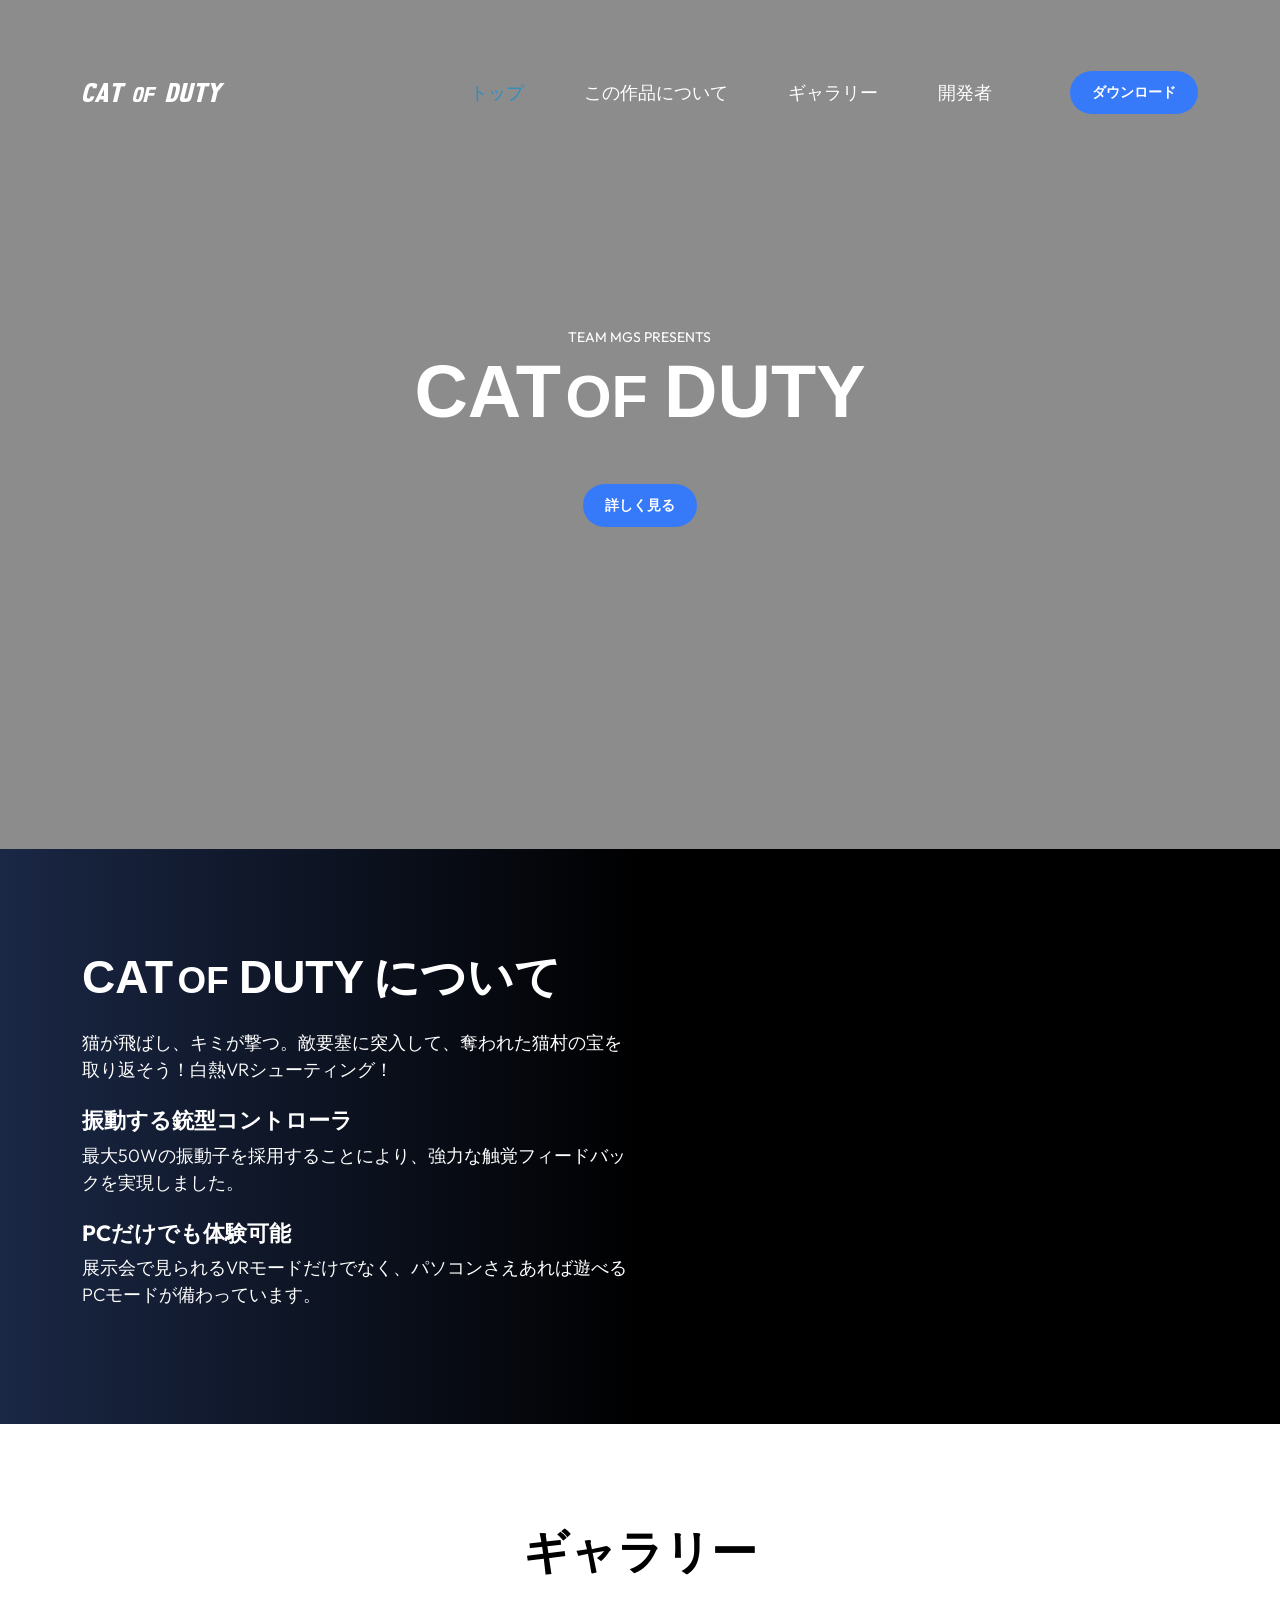
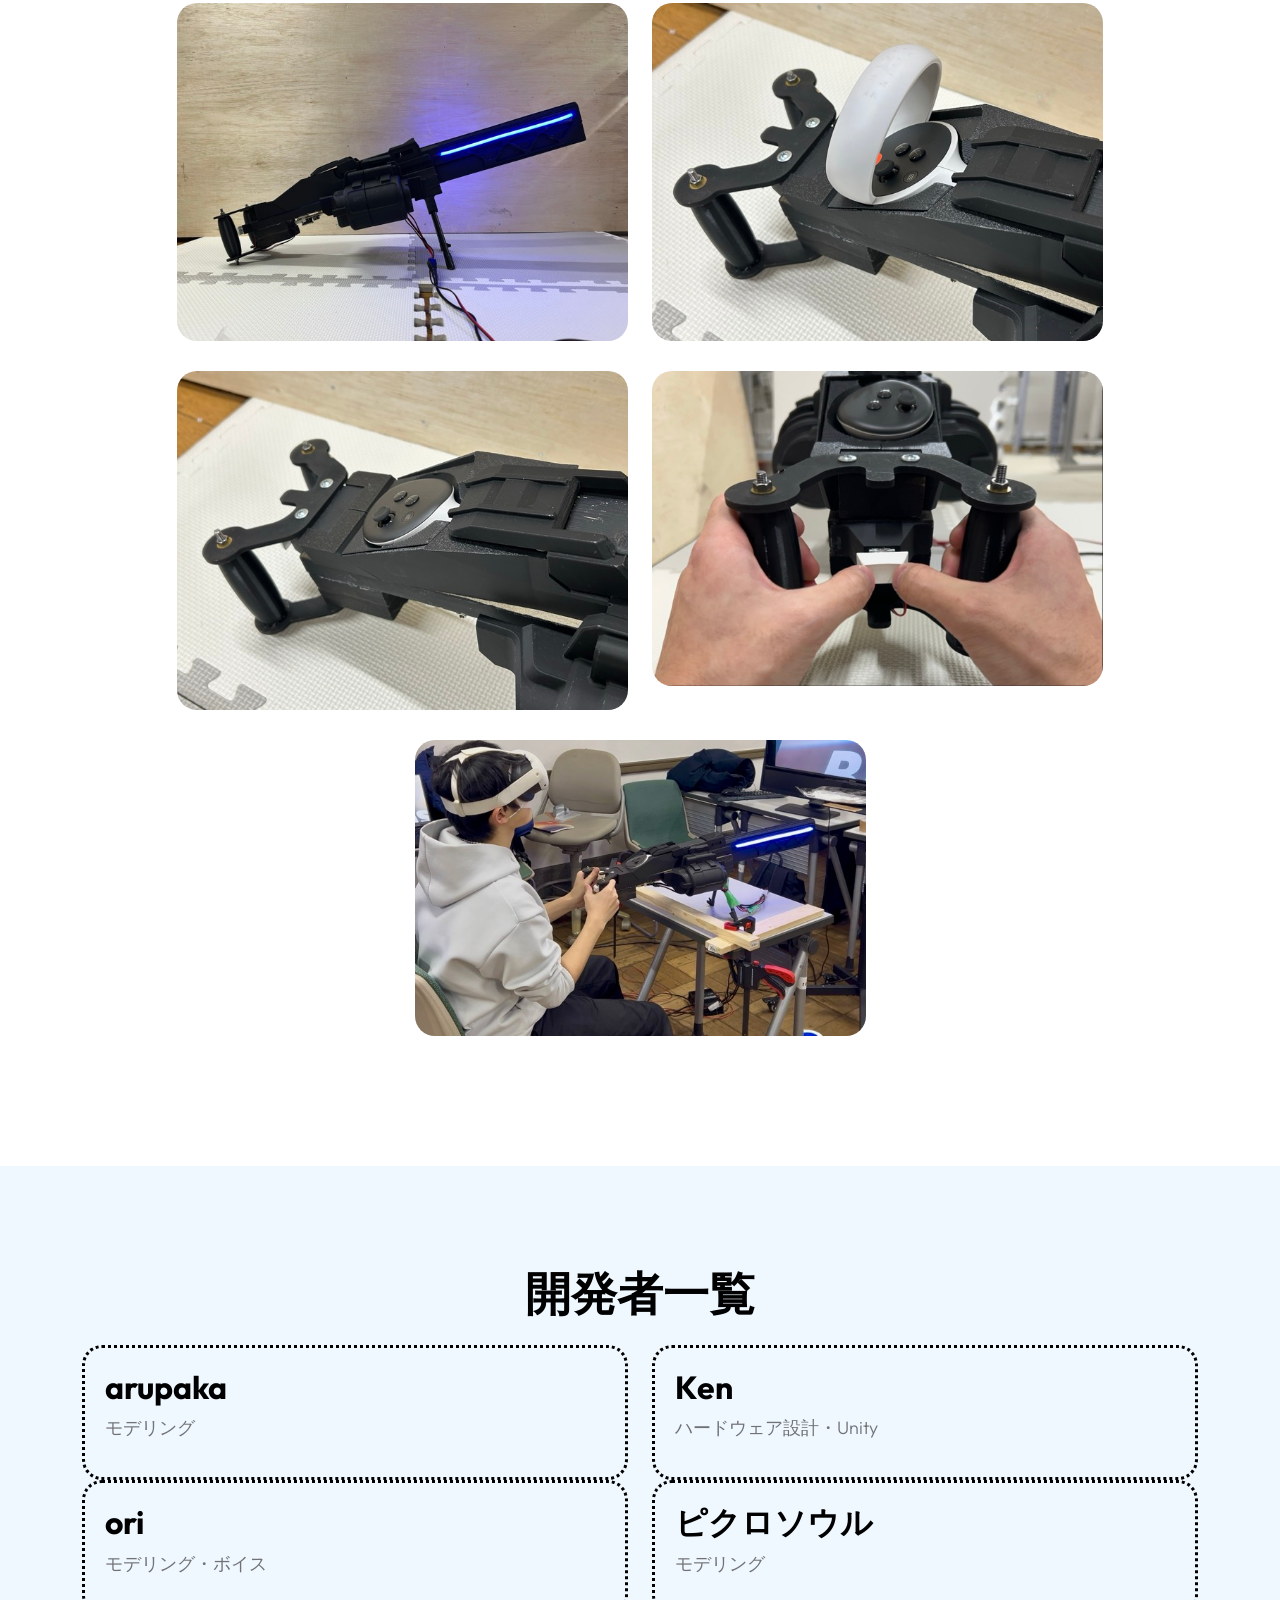
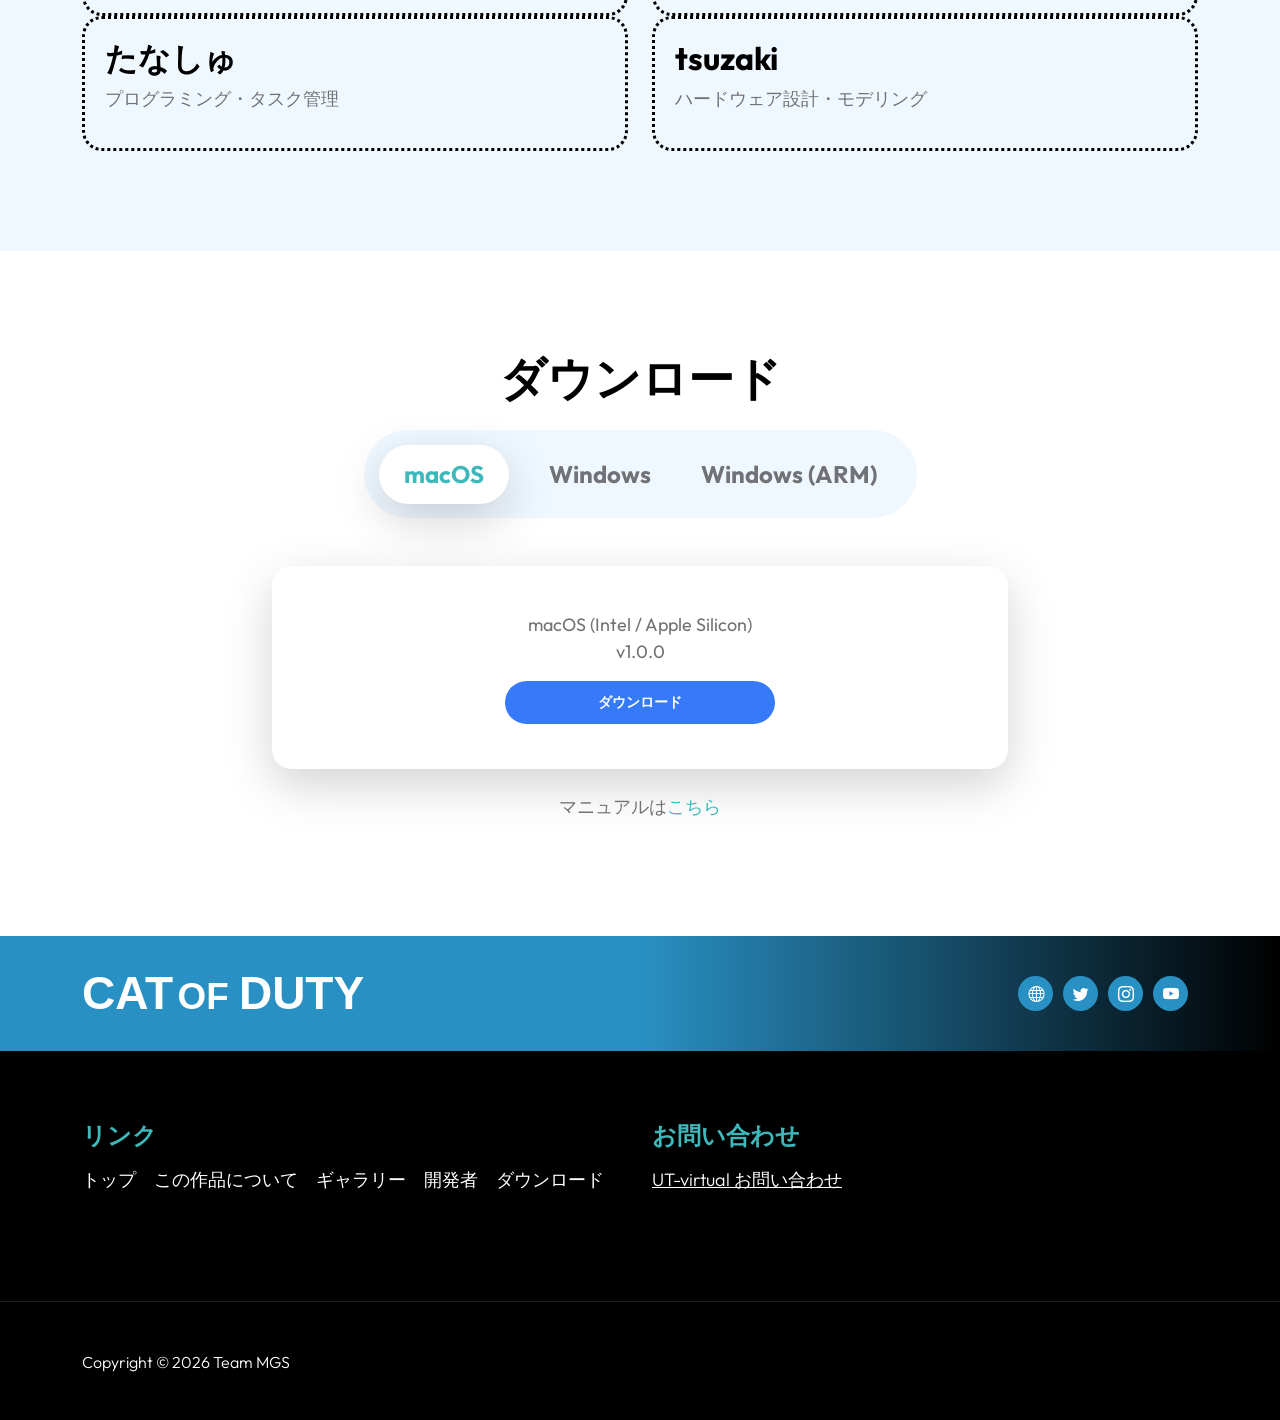
==== index.html @ 55501c3e "Add files" ====
<!doctype html>
<html lang="en" prefix="og: https://ogp.me/ns#">
    <head>
        <meta charset="utf-8">
        <meta name="viewport" content="width=device-width, initial-scale=1">
        <title>Cat of Duty</title>
        <meta name="description" content="Cat of Duty - Fight alien bosses in this VR sci-fi shooter. Developed by Team MGS from UT-virtual.">
        <meta name="author" content="Team MGS">

        <meta property="og:title" content="Cat of Duty">
        <meta property="og:description" content="Cat of Duty - Fight alien bosses in this VR sci-fi shooter. Developed by Team MGS from UT-virtual." />
        <meta property="og:url" content="https://dyecon.github.io/catofduty">
        <meta property="og:image" content="https://dyecon.github.io/catofduty/images/ogimage.jpg" />
        <meta name="twitter:card" content="summary"/>
        <meta property="og:type" content="website">
        <link rel="icon" type="image/x-icon" href="https://dyecon.github.io/catofduty/images/favicon.ico">


        <!-- CSS FILES -->        
        <link rel="preconnect" href="https://fonts.googleapis.com">
        
        <link rel="preconnect" href="https://fonts.gstatic.com" crossorigin>
        
        <link href="https://fonts.googleapis.com/css2?family=Outfit:wght@100;200;400;700&display=swap" rel="stylesheet">
                
        <link href="css/bootstrap.min.css" rel="stylesheet">

        <link href="css/bootstrap-icons.css" rel="stylesheet">

        <link href="css/templatemo-festava-live.css" rel="stylesheet">
        
<!--

TemplateMo 583 Festava Live

https://templatemo.com/tm-583-festava-live

-->
    </head>
    
    <body>
        <main>
            <!--
            <header class="site-header">
                <div class="container">
                    <div class="row">
                        <div class="col-lg-12 col-12 d-flex flex-wrap">
                            <p class="d-flex me-4 mb-0">
                                <i class="bi-person custom-icon me-2"></i>
                                <strong class="text-dark">Welcome to Music Festival 2023</strong>
                            </p>
                        </div>                        
                    </div>
                </div>
            </header>
            -->

            <nav class="navbar navbar-expand-lg">
                <div class="container">
                    <a class="navbar-brand" style="font-family:'NK57 Monospace','Impact', sans-serif" href="index.html">
                        CAT<span style="font-size: medium;"> </span><span style="font-size: 0.8em;"> OF </span><span style="font-size: medium;"> </span>DUTY
                    </a>

                    <!-- Download button for mobile -->
                    <a href="#section_5" class="btn custom-btn d-lg-none ms-auto me-4">ダウンロード</a>
    
                    <button class="navbar-toggler" type="button" data-bs-toggle="collapse" data-bs-target="#navbarNav" aria-controls="navbarNav" aria-expanded="false" aria-label="Toggle navigation">
                        <span class="navbar-toggler-icon"></span>
                    </button>
    
                    <div class="collapse navbar-collapse" id="navbarNav">
                        <ul class="navbar-nav align-items-lg-center ms-auto me-lg-5">
                            <li class="nav-item">
                                <a class="nav-link click-scroll" href="#section_1">トップ</a>
                            </li>
    
                            <li class="nav-item">
                                <a class="nav-link click-scroll" href="#section_2">この作品について</a>
                            </li>
    
                            <li class="nav-item">
                                <a class="nav-link click-scroll" href="#section_3">ギャラリー</a>
                            </li>

                            <li class="nav-item">
                                <a class="nav-link click-scroll" href="#section_4">開発者</a>
                            </li>
                        </ul>

                        <a href="#section_5" class="btn custom-btn d-lg-block d-none">ダウンロード</a>
                    </div>
                </div>
            </nav>
            

            <section class="hero-section" id="section_1">
                <div class="section-overlay"></div>

                <div class="container d-flex justify-content-center align-items-center">
                    <div class="row">

                        <div class="col-12 mt-auto mb-5 text-center">
                            <small>Team MGS Presents</small>

                            <h1 class="text-white mb-5" style="font-family: 'Impact', sans-serif;">CAT<span style="font-size: medium;"> </span><span style="font-size: 0.8em;"> OF </span><span style="font-size:large;"> </span>DUTY</h1>

                            <a class="btn custom-btn smoothscroll" href="#section_2">詳しく見る</a>
                        </div>
                        <div class="col-lg-12 col-12 mt-auto d-flex flex-column flex-lg-row text-center">
                            <!--
                            <div class="date-wrap">
                                <h5 class="text-white">
                                    <i class="custom-icon bi-clock me-2"></i>
                                    10 - 12<sup>th</sup>, Dec 2023
                                </h5>
                            </div>

                            <div class="location-wrap mx-auto py-3 py-lg-0">
                                <h5 class="text-white">
                                    <i class="custom-icon bi-geo-alt me-2"></i>
                                    National Center, United States
                                </h5>
                            </div>
                            
                            <div class="social-share">
                                <ul class="social-icon d-flex align-items-center justify-content-center">
                                    <span class="text-white me-3">Share:</span>

                                    <li class="social-icon-item">
                                        <a href="#" class="social-icon-link">
                                            <span class="bi-facebook"></span>
                                        </a>
                                    </li>

                                    <li class="social-icon-item">
                                        <a href="#" class="social-icon-link">
                                            <span class="bi-twitter"></span>
                                        </a>
                                    </li>

                                    <li class="social-icon-item">
                                        <a href="#" class="social-icon-link">
                                            <span class="bi-instagram"></span>
                                        </a>
                                    </li>
                                </ul>
                            </div>
                            -->
                        </div>
                    </div>
                </div>

                <div class="video-wrap">
                    <video autoplay loop muted class="custom-video" poster="">
                        <source src="video/short small.mp4" type="video/mp4">

                        Your browser does not support the video tag.
                    </video>
                </div>
            </section>


            <section class="about-section section-padding" id="section_2">
                <div class="container">
                    <div class="row">

                        <div class="col-lg-6 col-12 mb-4 mb-lg-0 d-flex align-items-center">
                            <div class="services-info">
                                <h2 class="text-white mb-4"><span style="font-family: 'Impact', sans-serif">CAT<span style="font-size: medium;"> </span><span style="font-size: 0.8em;"> OF </span><span style="font-size: medium;"> </span>DUTY</span> について</h2>
                                <p class="text-white">猫が飛ばし、キミが撃つ。敵要塞に突入して、奪われた猫村の宝を取り返そう！白熱VRシューティング！

                                <h6 class="text-white mt-4">振動する銃型コントローラ</h6>
                                <p class="text-white">最大50Wの振動子を採用することにより、強力な触覚フィードバックを実現しました。</p>

                                <h6 class="text-white mt-4">PCだけでも体験可能</h6>
                                <p class="text-white">展示会で見られるVRモードだけでなく、パソコンさえあれば遊べるPCモードが備わっています。</p>
                            </div>
                        </div>

                        <div class="col-lg-6 col-12">
                            <!--
                            <iframe width="560" height="315" src="https://www.youtube.com/embed/ISwscVVUCOQ?si=xnWggXyTOSDAbo1T" title="YouTube video player" frameborder="0" allow="accelerometer; autoplay; clipboard-write; encrypted-media; gyroscope; picture-in-picture; web-share" referrerpolicy="strict-origin-when-cross-origin" allowfullscreen></iframe>
                            -->
                            <!--image with text overlay 
                            <div class="about-text-wrap">
                                <img src="images/ogimage.jpg" class="about-image img-fluid">

                                <div class="about-text-info d-flex">
                                    <div class="d-flex">
                                        <i class="about-text-icon bi-youtube"></i>
                                    </div>
                                    <div class="ms-4">
                                        <h3>動画準備中</h3>
                                        <p class="mb-0">公開までお待ちください</p>
                                    </div>
                                </div>
                            </div>
                            -->
                        </div>

                    </div>
                </div>
            </section>
            
            <section class="artists-section section-padding" id="section_3">
                <div class="container">
                    <div class="row justify-content-center">

                        <div class="col-12 text-center">
                            <h2 class="mb-4">ギャラリー</h1>
                        </div>

                        
                        <div class="col-lg-5 col-12">
                            <div class="artists-thumb">
                                <div class="artists-image-wrap">
                                    <img src="images/5.jpeg" class="artists-image img-fluid">
                                </div>

                                <div class="artists-hover">
                                    <p style="text-align: center;">
                                        <strong>銃型コントローラ</strong>
                                    </p>
                                </div>
                            </div>
                        </div>
                        <div class="col-lg-5 col-12">
                            <div class="artists-thumb">
                                <div class="artists-image-wrap">
                                    <img src="images/6.jpeg" class="artists-image img-fluid">
                                </div>

                                <div class="artists-hover">
                                    <p style="text-align: center;">
                                        <strong>Quest 2のコントローラを取り付た例</strong>
                                    </p>
                                </div>
                            </div>
                        </div>
                        <div class="col-lg-5 col-12">
                            <div class="artists-thumb">
                                <div class="artists-image-wrap">
                                    <img src="images/7.jpeg" class="artists-image img-fluid">
                                </div>

                                <div class="artists-hover">
                                    <p style="text-align: center;">
                                        <strong>Quest 3 のコントローラを取り付けた例</strong>
                                    </p>
                                </div>
                            </div>
                        </div>
                        <div class="col-lg-5 col-12">
                            <div class="artists-thumb">
                                <div class="artists-image-wrap">
                                    <img src="images/8.jpeg" class="artists-image img-fluid">
                                </div>

                                <div class="artists-hover">
                                    <p style="text-align: center;">
                                        <strong>トリガーボタン</strong>
                                    </p>
                                </div>
                            </div>
                        </div>
                         <div class="col-lg-5 col-12">
                            <div class="artists-thumb">
                                <div class="artists-image-wrap">
                                    <img src="images/9.jpeg" class="artists-image img-fluid">
                                </div>

                                <div class="artists-hover">
                                    <p style="text-align: center;">
                                        <strong>展示の様子</strong>
                                    </p>
                                </div>
                            </div>
                        </div>
                    </div>
                </div>
            </section>

            <section class="pricing-section section-padding section-bg" id="section_4">
                <div class="container">
                    <div class="row">

                        <div class="col-lg-8 col-12 mx-auto">
                            <h2 class="text-center mb-4">開発者一覧</h2>
                        </div>
                        
                        <div class="col-lg-6 col-12">
                            <div class="pricing-thumb">
                                <div class="d-flex">
                                    <div>
                                        <h3>arupaka</h3>
                                        <p>モデリング</p>
                                    </div>
                                </div>
                            </div>
                        </div>
                        <div class="col-lg-6 col-12">
                            <div class="pricing-thumb">
                                <div class="d-flex">
                                    <div>
                                        <h3>Ken</h3>
                                        <p>ハードウェア設計・Unity</p>
                                    </div>
                                </div>
                            </div>
                        </div>
                         <div class="col-lg-6 col-12">
                            <div class="pricing-thumb">
                                <div class="d-flex">
                                    <div>
                                        <h3>ori</h3>
                                        <p>モデリング・ボイス</p>
                                    </div>
                                </div>
                            </div>
                        </div>
                         <div class="col-lg-6 col-12">
                            <div class="pricing-thumb">
                                <div class="d-flex">
                                    <div>
                                        <h3>ピクロソウル</h3>
                                        <p>モデリング</p>
                                    </div>
                                </div>
                            </div>
                        </div>
                         <div class="col-lg-6 col-12">
                            <div class="pricing-thumb">
                                <div class="d-flex">
                                    <div>
                                        <h3>たなしゅ</h3>
                                        <p>プログラミング・タスク管理</p>
                                    </div>
                                </div>
                            </div>
                        </div>
                        <div class="col-lg-6 col-12">
                            <div class="pricing-thumb">
                                <div class="d-flex">
                                    <div>
                                        <h3>tsuzaki</h3>
                                        <p>ハードウェア設計・モデリング</p>
                                    </div>
                                </div>
                            </div>
                        </div>
                    </div>
                </div>
            </section>


            <section class="contact-section section-padding" id="section_5">
                <div class="container">
                    <div class="row">

                        <div class="col-lg-8 col-12 mx-auto">
                            <h2 class="text-center mb-4">ダウンロード</h2>

                            <nav class="d-flex justify-content-center">
                                <div class="nav nav-tabs align-items-baseline justify-content-center" id="nav-tab" role="tablist">
                                    <button class="nav-link active" id="nav-macos-tab" data-bs-toggle="tab" data-bs-target="#nav-macos" type="button" role="tab" aria-controls="nav-macos" aria-selected="false">
                                        <h5>macOS</h5>
                                    </button>

                                    <button class="nav-link" id="nav-windows-tab" data-bs-toggle="tab" data-bs-target="#nav-windows" type="button" role="tab" aria-controls="nav-windows" aria-selected="false">
                                        <h5>Windows</h5>
                                    </button>

                                    <button class="nav-link" id="nav-windowsarm-tab" data-bs-toggle="tab" data-bs-target="#nav-windowsarm" type="button" role="tab" aria-controls="nav-windowsarm" aria-selected="false">
                                        <h5>Windows (ARM)</h5>
                                    </button>
                                </div>
                            </nav>

                            <div class="tab-content shadow-lg mt-5" id="nav-tabContent">
                                <div class="tab-pane fade show active" id="nav-macos" role="tabpanel" aria-labelledby="nav-macos-tab" style="text-align: center;">
                                    <!-- Download info panel 1-->
                                    <p style="font-weight: normal;">macOS (Intel / Apple Silicon)<br>v1.0.0</p>
                                    <a href="#" class="btn custom-btn col-lg-5" target="_blank">ダウンロード</a>
                                </div>
                                <div class="tab-pane fade show" id="nav-windows" role="tabpanel" aria-labelledby="nav-windows-tab" style="text-align: center;">
                                    <!-- Download info panel 1-->
                                    <p style="font-weight: normal;">Windows 11<br>v1.0.0</p>
                                    <a href="#" class="btn custom-btn" target="_blank">ダウンロード</a>
                                </div>

                                <div class="tab-pane fade show" id="nav-windowsarm" role="tabpanel" aria-labelledby="nav-windowsarm-tab" style="text-align: center;">
                                    <!-- Download info panel 1-->
                                    <p style="font-weight: normal;">Windows 11 (ARM)<br>v1.0.0</p>
                                    <a href="#" class="btn custom-btn" target="_blank">ダウンロード</a>
                                </div>
                            </div>
                        </div>
                        <div style="text-align: center;">
                            <br>
                            <p>マニュアルは<a href="https://dyecon.github.io/catofduty/docs/" target="_blank">こちら</a></p>
                        </div>
                    </div>
                </div>
            </section>
        </main>


        <footer class="site-footer">
            <div class="site-footer-top">
                <div class="container">
                    <div class="row">

                        <div class="col-lg-6 col-12">
                            <h2 class="text-white mb-lg-0" style="font-family: 'Impact', sans-serif;">CAT<span style="font-size: medium;"> </span><span style="font-size: 0.8em;"> OF </span><span style="font-size:large;"> </span>DUTY</h2>
                        </div>

                        <div class="col-lg-6 col-12 d-flex justify-content-lg-end align-items-center">
                            <ul class="social-icon d-flex justify-content-lg-end">    
                                <li class="social-icon-item">
                                    <a href="https://utvirtual.tech" class="social-icon-link" target="_blank">
                                        <span class="bi-globe"></span>
                                    </a>
                                </li>
                                <li class="social-icon-item">
                                    <a href="https://x.com/ut_virtual" class="social-icon-link" target="_blank">
                                        <span class="bi-twitter"></span>
                                    </a>
                                </li>
                                <li class="social-icon-item">
                                    <a href="https://instagram.com/utvirtualofficial" class="social-icon-link" target="_blank">
                                        <span class="bi-instagram"></span>
                                    </a>
                                </li>

                                <li class="social-icon-item">
                                    <a href="https://www.youtube.com/@UTvirtual_LIVE" class="social-icon-link" target="_blank">
                                        <span class="bi-youtube"></span>
                                    </a>
                                </li>
                            </ul>
                        </div>
                    </div>
                </div>
            </div>

            <div class="container">
                <div class="row">

                    <div class="col-lg-6 col-12 mb-4 pb-2">
                        <h5 class="site-footer-title mb-3">リンク</h5>

                        <ul class="site-footer-links">
                            <li class="site-footer-link-item">
                                <a href="#section_1" class="site-footer-link">トップ</a>
                            </li>

                            <li class="site-footer-link-item">
                                <a href="#section_2" class="site-footer-link">この作品について</a>
                            </li>

                            <li class="site-footer-link-item">
                                <a href="#section_3" class="site-footer-link">ギャラリー</a>
                            </li>

                            <li class="site-footer-link-item">
                                <a href="#section_4" class="site-footer-link">開発者</a>
                            </li>

                            <li class="site-footer-link-item">
                                <a href="#section_5" class="site-footer-link">ダウンロード</a>
                            </li>
                        </ul>
                    </div>

                    <div class="col-lg-3 col-md-6 col-12 mb-4 mb-lg-0">
                        <h5 class="site-footer-title mb-3">お問い合わせ</h5>
                        <!--
                        <p class="text-white d-flex mb-1">
                            <a href="tel: 090-080-0760" class="site-footer-link">
                                090-080-0760
                            </a>
                        </p>
                        -->

                        <p class="text-white d-flex">
                            <a href="https://utvirtual.tech/contact" class="site-footer-link" target="_blank" style="text-decoration: underline;">
                                UT-virtual お問い合わせ
                            </a>
                        </p>
                    </div>
                    <!--
                    <div class="col-lg-3 col-md-6 col-11 mb-4 mb-lg-0 mb-md-0">
                        <h5 class="site-footer-title mb-3">Location</h5>

                        <p class="text-white d-flex mt-3 mb-2">
                        Silang Junction South, Tagaytay, Cavite, Philippines</p>

                        <a class="link-fx-1 color-contrast-higher mt-3" href="#">
                            <span>Our Maps</span>
                            <svg class="icon" viewBox="0 0 32 32" aria-hidden="true"><g fill="none" stroke="currentColor" stroke-linecap="round" stroke-linejoin="round"><circle cx="16" cy="16" r="15.5"></circle><line x1="10" y1="18" x2="16" y2="12"></line><line x1="16" y1="12" x2="22" y2="18"></line></g></svg>
                        </a>
                    </div>
                    -->
                </div>
            </div>

            <div class="site-footer-bottom">
                <div class="container">
                    <div class="row">

                        <div class="col-lg-3 col-12 mt-5">
                            <p class="copyright-text">Copyright © 2026 Team MGS</p>
                        </div>
                        <!--
                        <div class="col-lg-8 col-12 mt-lg-5">
                            <ul class="site-footer-links">
                                <li class="site-footer-link-item">
                                    <a href="#" class="site-footer-link">Terms &amp; Conditions</a>
                                </li>

                                <li class="site-footer-link-item">
                                    <a href="#" class="site-footer-link">Privacy Policy</a>
                                </li>

                                <li class="site-footer-link-item">
                                    <a href="#" class="site-footer-link">Your Feedback</a>
                                </li>
                            </ul>
                        </div>
                        -->
                    </div>
                </div>
            </div>
        </footer>

        <!-- JAVASCRIPT FILES -->
        <script src="js/jquery.min.js"></script>
        <script src="js/bootstrap.min.js"></script>
        <script src="js/jquery.sticky.js"></script>
        <script src="js/click-scroll.js"></script>
        <script src="js/custom.js"></script>

    </body>
</html>
---- css/templatemo-festava-live.css ----
/*

TemplateMo 583 Festava Live

https://templatemo.com/tm-583-festava-live

*/

@font-face {
    font-family: 'NK57 Monospace';
    src: url('../fonts/NK57MonospaceScEb-Italic.woff') format('woff'), url('..fonts/NK57_Mono_Sc_Eb_It.otf') format ('otf');
    font-weight: 800;
    font-style: italic;
    font-display: swap;
}

/*---------------------------------------
  CUSTOM PROPERTIES ( VARIABLES )             
-----------------------------------------*/
:root {
  /* Default values
  --white-color:                  #ffffff;
  --primary-color:                #F8CB2E;
  --secondary-color:              #EE5007;
  --section-bg-color:             #f0f8ff;
  --custom-btn-bg-color:          #EE5007;
  --custom-btn-bg-hover-color:    #c01f27;
  --dark-color:                   #000000;
  --p-color:                      #717275;
  --border-color:                 #7fffd4;
  --link-hover-color:             #B22727;

  --body-font-family:             "Outfit",  sans-serif;
  */

  --white-color:                  #ffffff;
  --primary-color:                #3eb9bb;
  --secondary-color:              #2990c3;
  --section-bg-color:             #f0f8ff;
  --custom-btn-bg-color:          #367AFA;
  --custom-btn-bg-hover-color:    #373EFA;
  --dark-color:                   #000000;
  --p-color:                      #717275;
  --border-color:                 #7fffd4;
  --link-hover-color:             #8AB1FA;

  --body-font-family:             "Outfit",  sans-serif;
  --h1-font-size:                 74px;
  --h2-font-size:                 46px;
  --h3-font-size:                 32px;
  --h4-font-size:                 28px;
  --h5-font-size:                 24px;
  --h6-font-size:                 22px;
  --p-font-size:                  18px;
  --btn-font-size:                14px;
  --copyright-font-size:          16px;

  --border-radius-large:          100px;
  --border-radius-medium:         20px;
  --border-radius-small:          10px;

  --font-weight-light:            300;
  --font-weight-normal:           400;
  --font-weight-bold:             700;
}

body {
  background-color: var(--white-color);
  font-family: var(--body-font-family); 
}


/*---------------------------------------
  TYPOGRAPHY               
-----------------------------------------*/

h2,
h3,
h4,
h5,
h6 {
  color: var(--dark-color);
}

h1,
h2,
h3,
h4,
h5,
h6 {
  font-weight: var(--font-weight-bold);
}

h1 {
  font-size: var(--h1-font-size);
}

h2 {
  font-size: var(--h2-font-size);
}

h3 {
  font-size: var(--h3-font-size);
}

h4 {
  font-size: var(--h4-font-size);
}

h5 {
  font-size: var(--h5-font-size);
}

h6 {
  font-size: var(--h6-font-size);
}

p {
  color: var(--p-color);
  font-size: var(--p-font-size);
  font-weight: var(--font-weight-light);
}

ul li {
  color: var(--p-color);
  font-size: var(--p-font-size);
  font-weight: var(--font-weight-light);
}

a, 
button {
  touch-action: manipulation;
  transition: all 0.3s;
}

a {
  display: inline-block;
  color: var(--primary-color);
  text-decoration: none;
}

a:hover {
  color: var(--link-hover-color);
}

b,
strong {
  font-weight: var(--font-weight-bold);
}

.link-fx-1 {
  color: var(--white-color);
  position: relative;
  display: inline-flex;
  align-items: center;
  height: 32px;
  padding: 0 6px;
  text-decoration: none;
  -webkit-font-smoothing: antialiased;
  -moz-osx-font-smoothing: grayscale;
}

.link-fx-1:hover {
  color: var(--link-hover-color);
}

.link-fx-1:hover::before {
  transform: translateX(17px) scaleX(0);
  transition: transform .2s;
}

.link-fx-1:hover .icon circle {
  stroke-dashoffset: 200;
  transition: stroke-dashoffset .2s .1s;
}

.link-fx-1:hover .icon line {
  transform: rotate(-180deg);
}

.link-fx-1:hover .icon line:last-child {
  transform: rotate(180deg);
}

.link-fx-1::before {
  content: "";
  position: absolute;
  bottom: 0;
  left: 0;
  width: 100%;
  height: 1px;
  background-color: currentColor;
  transform-origin: right center;
  transition: transform .2s .1s;
}

.link-fx-1 .icon {
  position: absolute;
  right: 0;
  bottom: 0;
  transform: translateX(100%) rotate(90deg);
  font-size: 32px;
}

.icon {
  --size: 1em;
  height: var(--size);
  width: var(--size);
  display: inline-block;
  color: inherit;
  fill: currentColor;
  line-height: 1;
  flex-shrink: 0;
  max-width: initial;
}

.link-fx-1 .icon circle {
  stroke-dasharray: 100;
  stroke-dashoffset: 100;
  transition: stroke-dashoffset .2s;
}

.link-fx-1 .icon line {
  transition: transform .4s;
  transform-origin: 13px 15px;
}

.link-fx-1 .icon line:last-child {
  transform-origin: 19px 15px;
}


/*---------------------------------------
  SECTION               
-----------------------------------------*/
.section-padding {
  padding-top: 100px;
  padding-bottom: 100px;
}

.section-bg {
  background-color: var(--section-bg-color);
}

.section-overlay {
  background-color: var(--dark-color);
  position: absolute;
  top: 0;
  left: 0;
  pointer-events: none;
  width: 100%;
  height: 100%;
  opacity: 0.35;
}

.section-overlay + .container {
  position: relative;
}

.tab-content {
  background-color: var(--white-color);
  border-radius: var(--border-radius-medium);
  padding: 45px;
}

.nav-tabs {
  background-color: var(--section-bg-color);
  border-radius: var(--border-radius-large);
  border-bottom: 0;
  padding: 15px;
}

.nav-tabs .nav-link {
  border-radius: var(--border-radius-large);
  border: 0;
  padding: 15px 25px;
  transition: all 0.3s;
}

.nav-tabs .nav-link:first-child {
  margin-right: 15px;
}

.nav-tabs .nav-item.show .nav-link, 
.nav-tabs .nav-link.active,
.nav-tabs .nav-link:focus, 
.nav-tabs .nav-link:hover {
  background: var(--white-color);
  box-shadow: 0 1rem 3rem rgba(0,0,0,.175);
  color: var(--primary-color);
}

.nav-tabs h5 {
  color: var(--p-color); 
  margin-bottom: 0;
}

.nav-tabs .nav-link.active h5,
.nav-tabs .nav-link:focus h5, 
.nav-tabs .nav-link:hover h5 {
  color: var(--primary-color);
}


/*---------------------------------------
  CUSTOM ICON COLOR               
-----------------------------------------*/
.custom-icon {
  color: var(--secondary-color);
}


/*---------------------------------------
  CUSTOM BUTTON               
-----------------------------------------*/
.custom-btn {
  background: var(--custom-btn-bg-color);
  border: 2px solid transparent;
  border-radius: var(--border-radius-large);
  color: var(--white-color);
  font-size: var(--btn-font-size);
  font-weight: var(--font-weight-bold);
  line-height: normal;
  transition: all 0.3s;
  padding: 10px 20px;
}

.custom-btn:hover {
  background: var(--custom-btn-bg-hover-color);
  color: var(--white-color);
}

.custom-border-btn {
  background: transparent;
  border: 2px solid var(--custom-btn-bg-color);
  color: var(--custom-btn-bg-color);
}

.navbar-expand-lg .navbar-nav .nav-link.custom-btn:hover,
.custom-border-btn:hover {
  background: var(--custom-btn-bg-hover-color);
  border-color: transparent;
  color: var(--white-color);
}

.custom-btn-bg-white {
  border-color: var(--white-color);
  color: var(--white-color);
}


/*---------------------------------------
  VIDEO              
-----------------------------------------*/
.video-wrap {
  z-index: -100;
}

.custom-video {
  position: absolute;
  top: 0;
  left: 0;
  object-fit: cover;
  width: 100%;
  height: 100%;
}


/*---------------------------------------
  SITE HEADER              
-----------------------------------------*/
.site-header {
  background-color: var(--primary-color);
  padding-top: 12px;
  padding-bottom: 12px;
}


/*---------------------------------------
  NAVIGATION              
-----------------------------------------*/
.sticky-wrapper {
  position: absolute;
  top: 0;
  right: 0;
  left: 0;
  margin-top: 51px;
}

.sticky-wrapper.is-sticky .navbar {
  background-color: var(--dark-color);
}

.navbar {
  background: transparent;
  z-index: 9;
}

.navbar-brand,
.navbar-brand:hover {
  color: var(--white-color);
  font-size: var(--h5-font-size);
  font-weight: var(--font-weight-bold);
}

.navbar-expand-lg .navbar-nav .nav-link {
  border-radius: var(--border-radius-large);
  margin: 10px;
  padding: 10px 20px;
}

.navbar-nav .nav-link {
  display: inline-block;
  color: var(--white-color);
  font-size: var(--p-font-size);
  font-weight: var(--font-weight-normal);
  position: relative;
  padding-top: 15px;
  padding-bottom: 15px;
}

.navbar-nav .nav-link.active, 
.navbar-nav .nav-link:hover {
  color: var(--secondary-color);
}

.navbar-toggler {
  border: 0;
  padding: 0;
  cursor: pointer;
  margin: 0;
  width: 30px;
  height: 35px;
  outline: none;
}

.navbar-toggler:focus {
  outline: none;
  box-shadow: none;
}

.navbar-toggler[aria-expanded="true"] .navbar-toggler-icon {
  background: transparent;
}

.navbar-toggler[aria-expanded="true"] .navbar-toggler-icon:before,
.navbar-toggler[aria-expanded="true"] .navbar-toggler-icon:after {
  transition: top 300ms 50ms ease, -webkit-transform 300ms 350ms ease;
  transition: top 300ms 50ms ease, transform 300ms 350ms ease;
  transition: top 300ms 50ms ease, transform 300ms 350ms ease, -webkit-transform 300ms 350ms ease;
  top: 0;
}

.navbar-toggler[aria-expanded="true"] .navbar-toggler-icon:before {
  transform: rotate(45deg);
}

.navbar-toggler[aria-expanded="true"] .navbar-toggler-icon:after {
  transform: rotate(-45deg);
}

.navbar-toggler .navbar-toggler-icon {
  background: var(--white-color);
  transition: background 10ms 300ms ease;
  display: block;
  width: 30px;
  height: 2px;
  position: relative;
}

.navbar-toggler .navbar-toggler-icon:before,
.navbar-toggler .navbar-toggler-icon:after {
  transition: top 300ms 350ms ease, -webkit-transform 300ms 50ms ease;
  transition: top 300ms 350ms ease, transform 300ms 50ms ease;
  transition: top 300ms 350ms ease, transform 300ms 50ms ease, -webkit-transform 300ms 50ms ease;
  position: absolute;
  right: 0;
  left: 0;
  background: var(--white-color);
  width: 30px;
  height: 2px;
  content: '';
}

.navbar-toggler .navbar-toggler-icon::before {
  top: -8px;
}

.navbar-toggler .navbar-toggler-icon::after {
  top: 8px;
}


/*---------------------------------------
  HERO        
-----------------------------------------*/
.hero-section {
  position: relative;
  overflow: hidden;
  padding-top: 100px;
  height: calc(100vh - 51px);
}

.hero-section small {
  color: var(--white-color);
  text-transform: uppercase;
}

.hero-section .section-overlay {
  z-index: 2;
  opacity: 0.45;
}

.hero-section .container {
  position: relative;
  z-index: 2;
  height: 100%;
  padding-bottom: 50px;
}

.hero-section .container .row {
  height: 100%;
}


/*---------------------------------------
  ABOUT              
-----------------------------------------*/
.about-section {
  background-image: url('../images/edward-unsplash-blur.jpg');
  background-image:linear-gradient(90deg, #1a2745, black, black);
  background-color: #704010;
  background-repeat: no-repeat;
  background-size: cover;
  position: relative;
}

.about-image {
  border-radius: var(--border-radius-medium);
  display: block;
}

.about-text-wrap {
  position: relative;
}

.about-text-icon {
  background: var(--primary-color);
  border-radius: 100%;
  font-size: var(--h3-font-size);
  width: 70px;
  height: 70px;
  line-height: 70px;
  text-align: center;
}

.about-text-info {
  backdrop-filter: blur(5px) saturate(180%);
  -webkit-backdrop-filter: blur(5px) saturate(180%);
  background-color: rgba(255, 255, 255, 0.75);
  border-radius: var(--border-radius-medium);
  border: 1px solid rgba(209, 213, 219, 0.3);
  position: absolute;
  bottom: 0;
  right: 0;
  left: 0;
  margin: 20px;
  padding: 35px;
}


/*---------------------------------------
  TICKET               
-----------------------------------------*/
.ticket-section {
  background-image: url('../images/nicholas-green-unsplash-blur.jpg');
  background-repeat: no-repeat;
  background-size: cover;
  position: relative;
  padding-top: 130px;
}

.ticket-form {
  background: var(--white-color);
  border-radius: var(--border-radius-medium);
  padding: 50px;
}

.ticket-form .form-check {
  position: relative;
  min-height: 52px;
  padding-left: 35px;
}

.ticket-form .form-check .form-check-label {
  display: block;
  position: absolute;
  top: 50%;
  left: 50%;
  transform: translate(-50%, -50%);
  margin-top: 12px;
  margin-left: 35px;
  width: 100%;
  height: 100%;
}


/*---------------------------------------
  ARTISTS              
-----------------------------------------*/
.artists-thumb {
  position: relative;
  overflow: hidden;
  margin-bottom: 30px;
}

.artists-image {
  border-radius: var(--border-radius-medium);
  display: block;
  width: 100%;
}

.artists-thumb:hover .artists-hover {
  transform: translateY(0);
  opacity: 1;
}

.artists-hover {
  background-color: var(--primary-color);
  background-color: var(--secondary-color);
  border-radius: var(--border-radius-medium);
  backdrop-filter: blur(5px) saturate(180%);
  -webkit-backdrop-filter: blur(5px) saturate(180%);
  margin: 0.5em;
  padding: 0.2em;
  transition: all 0.5s ease;
  transform: translateY(100%);
  position: absolute;
  bottom: 0;
  right: 0;
  left: 0;
  opacity: 0;
}

.artists-hover p strong {
  color: var(--white-color);
  display: inline-block;
  min-width: 180px;
  /*margin-right: 20px;*/
}

.artists-hover p a {
  color: var(--secondary-color);
}

.artists-hover p a:hover {
  color: var(--white-color);
}

.artists-hover hr {
  margin: 1.5rem 0;
}


/*---------------------------------------
  SCHEDULE              
-----------------------------------------*/
.schedule-section {
  background-image: url('../images/nainoa-shizuru-unsplash-blur.jpg');
  background-color: #242424;
  background-repeat: no-repeat;
  background-position: center;
  background-size: cover;
}
.table-responsive {
	filter: drop-shadow(2px 2px 4px #606060);
}

.schedule-table {
  border-radius: var(--border-radius-medium);
  position: relative;
  overflow: hidden;
}

.schedule-table .bg-warning {
  background: #f0a5a5 !important;
}

.schedule-table thead th {
  background-color: var(--secondary-color);
}

.schedule-table th,
.schedule-table tr,
.schedule-table td {
  border-bottom-color: #363a3e;
  padding: 30px;
}

.schedule-table tr:last-child th,
.schedule-table tr:last-child td {
  border-bottom-color: transparent;
}

.schedule-table thead th {
  border-right: 1px solid #c7460a;
  border-bottom-color: transparent;
}

.schedule-table th + td {
  border-bottom: 0;
}

.schedule-table thead th:last-child {
  border-right-color: transparent;
}

.schedule-table .pop-background-image {
  background-image: url('../images/artists/joecalih-UmTZqmMvQcw-unsplash.jpg');
}

.schedule-table .rock-background-image {
  background-image: url('../images/artists/abstral-official-bdlMO9z5yco-unsplash.jpg');
}

.schedule-table .country-background-image {
  background-image: url('../images/artists/soundtrap-rAT6FJ6wltE-unsplash.jpg');
}

.table-background-image-wrap {
  background-repeat: no-repeat;
  background-position: center;
  background-size: cover;
  box-shadow: none;
  position: relative;
}

.schedule-table h3,
.schedule-table p {
  color: var(--white-color);
  position: relative;
  z-index: 2;
}


/*---------------------------------------
  PRICING              
-----------------------------------------*/
.pricing-thumb {
  border: 3px dotted var(--dark-color);
  border-radius: var(--border-radius-medium);
  position: relative;
  padding: 20px;
}

.pricing-thumb h3 small {
  display: inline-block;
  font-size: var(--p-font-size);
  margin-right: 15px;
}

.pricing-list {
  column-count: 2;
  padding-left: 20px;
}

.pricing-list-item {
  line-height: normal;
  margin-right: 10px;
  margin-bottom: 10px;
}

.pricing-tag {
  background-color: var(--secondary-color);
  border-radius: var(--border-radius-large);
  color: var(--white-color);
  font-weight: var(--font-weight-bold);
  text-align: center;
  display: flex;
  flex-direction: column;
  justify-content: center;
  align-items: center;
  width: 120px;
  height: 120px;
  position: absolute;
  top: 0;
  right: 0;
  margin: 20px;
}

.pricing-tag span {
  font-size: 180%;
  line-height: normal;
}

.pricing-thumb .link-fx-1 {
  color: var(--primary-color);
}

.pricing-thumb .link-fx-1:hover {
  color: var(--link-hover-color);
}


/*---------------------------------------
  CONTACT               
-----------------------------------------*/
.google-map {
  border-radius: var(--border-radius-medium);
}


/*---------------------------------------
  CUSTOM FORM               
-----------------------------------------*/
.custom-form .form-control {
  color: var(--p-color);
  margin-bottom: 24px;
  padding-top: 13px;
  padding-bottom: 13px;
  outline: none;
}

.custom-form button[type="submit"] {
  background: var(--custom-btn-bg-color);
  border: none;
  border-radius: var(--border-radius-large);
  color: var(--white-color);
  font-size: var(--p-font-size);
  font-weight: var(--font-weight-medium);
  transition: all 0.3s;
  margin-bottom: 0;
}

.custom-form button[type="submit"]:hover,
.custom-form button[type="submit"]:focus {
  background: var(--custom-btn-bg-hover-color);
  border-color: transparent;
}


/*---------------------------------------
  SITE FOOTER              
-----------------------------------------*/
.site-footer {
  background-color: var(--dark-color);
  position: relative;
  overflow: hidden;
  padding-bottom: 30px;
}

.site-footer-top {
  background-color: var(--secondary-color);
  background-image: linear-gradient(90deg, var(--secondary-color), var(--secondary-color), black);
  background-repeat: no-repeat;
  margin-bottom: 70px;
  padding-top: 30px;
  padding-bottom: 30px;
}

.site-footer-bottom {
  border-top: 1px solid #1f1c1c;
  margin-top: 60px;
}

.site-footer-title {
  color: var(--primary-color); 
}

.site-footer-link,
.copyright-text {
  color: var(--white-color);
}

.site-footer-links {
  padding-left: 0;
}

.site-footer-link-item {
  list-style: none;
  display: inline-block;
  margin-right: 15px;
}

.copyright-text {
  font-size: var(--copyright-font-size);
}


/*---------------------------------------
  SOCIAL ICON               
-----------------------------------------*/
.social-icon {
  margin: 0;
  padding: 0;
}

.social-icon-item {
  list-style: none;
  display: inline-block;
  vertical-align: top;
}

.social-icon-link {
  background: var(--secondary-color);
  border-radius: var(--border-radius-large);
  color: var(--white-color);
  font-size: var(--copyright-font-size);
  display: block;
  margin-right: 10px;
  text-align: center;
  width: 35px;
  height: 35px;
  line-height: 36px;
  transition: background 0.2s, color 0.2s;
}

.social-icon-link:hover {
  background: var(--primary-color);
  color: var(--white-color);
}

.social-icon-link span {
  display: block;
}

.social-icon-link span:hover::before{
  animation: spinAround 2s linear infinite;
}

@keyframes spinAround {
  from {
    transform: rotate(0deg)
  }
  to {
    transform: rotate(360deg);
  }
}


/*---------------------------------------
  RESPONSIVE STYLES               
-----------------------------------------*/
@media screen and (max-width: 991px) {
  h1 {
    font-size: 62px;
  }

  h2 {
    font-size: 36px;
  }

  h3 {
    font-size: 32px;
  }

  h4 {
    font-size: 28px;
  }

  h5 {
    font-size: 20px;
  }

  h6 {
    font-size: 18px;
  }

  .section-padding {
    padding-top: 50px;
    padding-bottom: 50px;
  }
  
  .navbar {
    background-color: var(--dark-color);
  }

  .navbar-expand-lg .navbar-nav {
    padding-bottom: 30px;
  }

  .navbar-expand-lg .navbar-nav .nav-link {
    padding: 0;
  }

  .hero-section {
    padding-top: 150px;
  }

  .pricing-thumb {
    padding: 35px;
  }

  .schedule-table h3 {
    font-size: 22px;
  }

  .schedule-table th {
    padding: 20px;
  }

  .schedule-table tr, 
  .schedule-table td {
    padding: 25px;
  }

  .ticket-section {
    padding-top: 130px;
  }

  .ticket-form {
    padding: 30px;
  }
}

@media screen and (max-width: 767px) {
  .custom-btn {
    font-size: 14px;
    padding: 10px 20px;
  }
}

@media screen and (max-width: 480px) {
  h1 {
    font-size: 52px;
  }

  h2 {
    font-size: 28px;
  }

  h3 {
    font-size: 26px;
  }

  h4 {
    font-size: 22px;
  }

  h5 {
    font-size: 20px;
  }
}
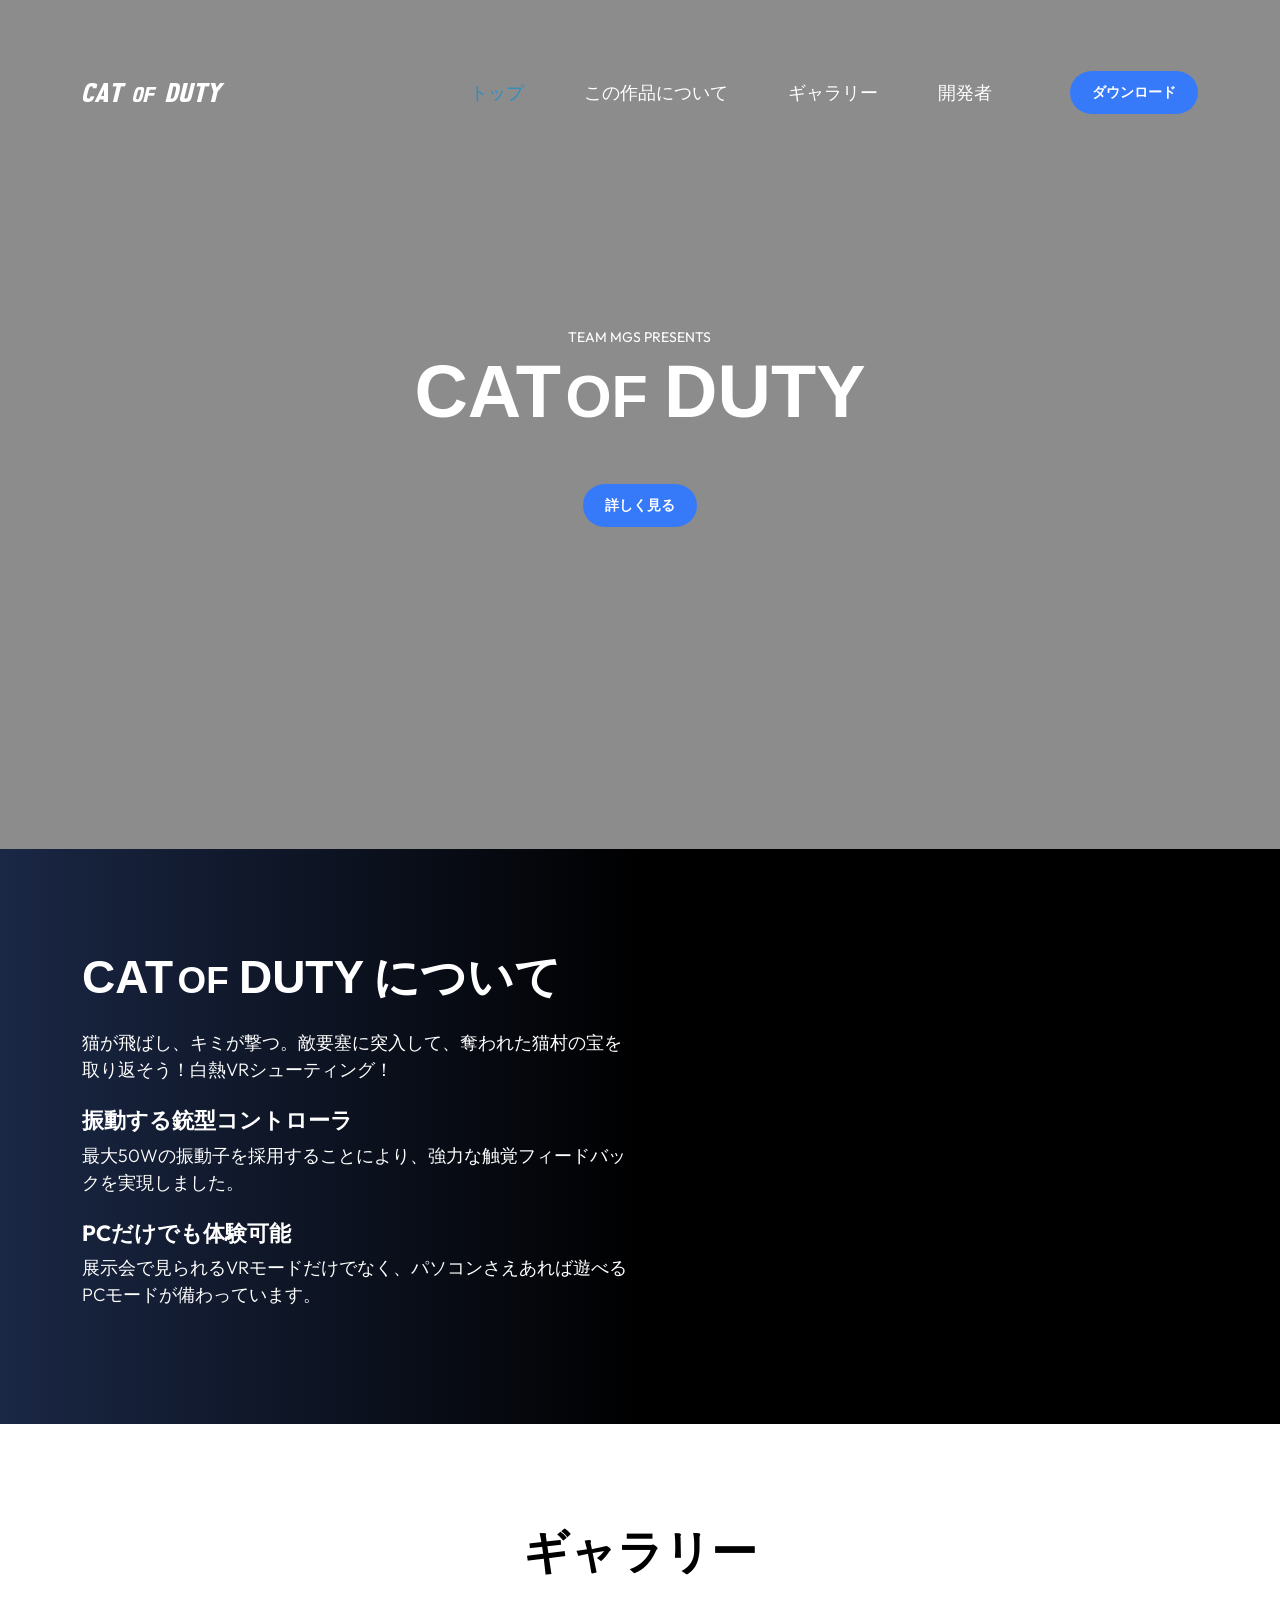
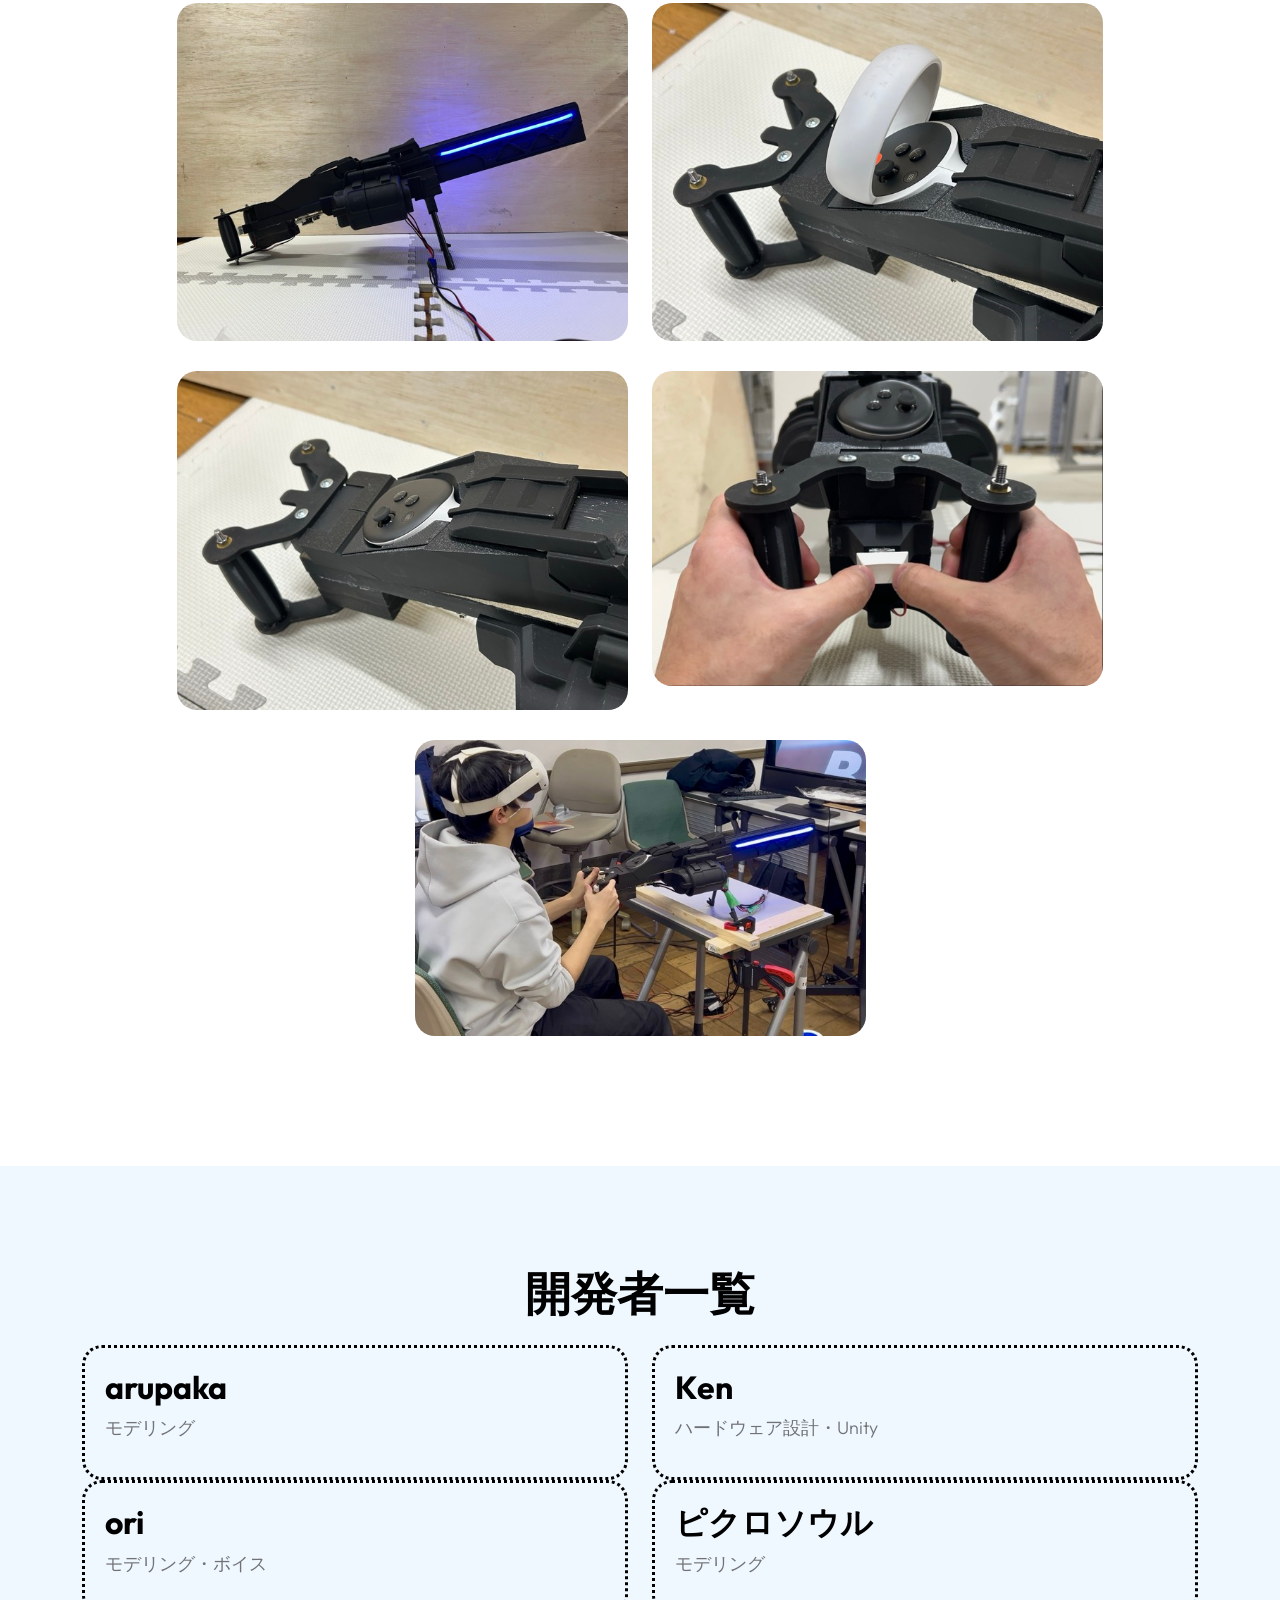
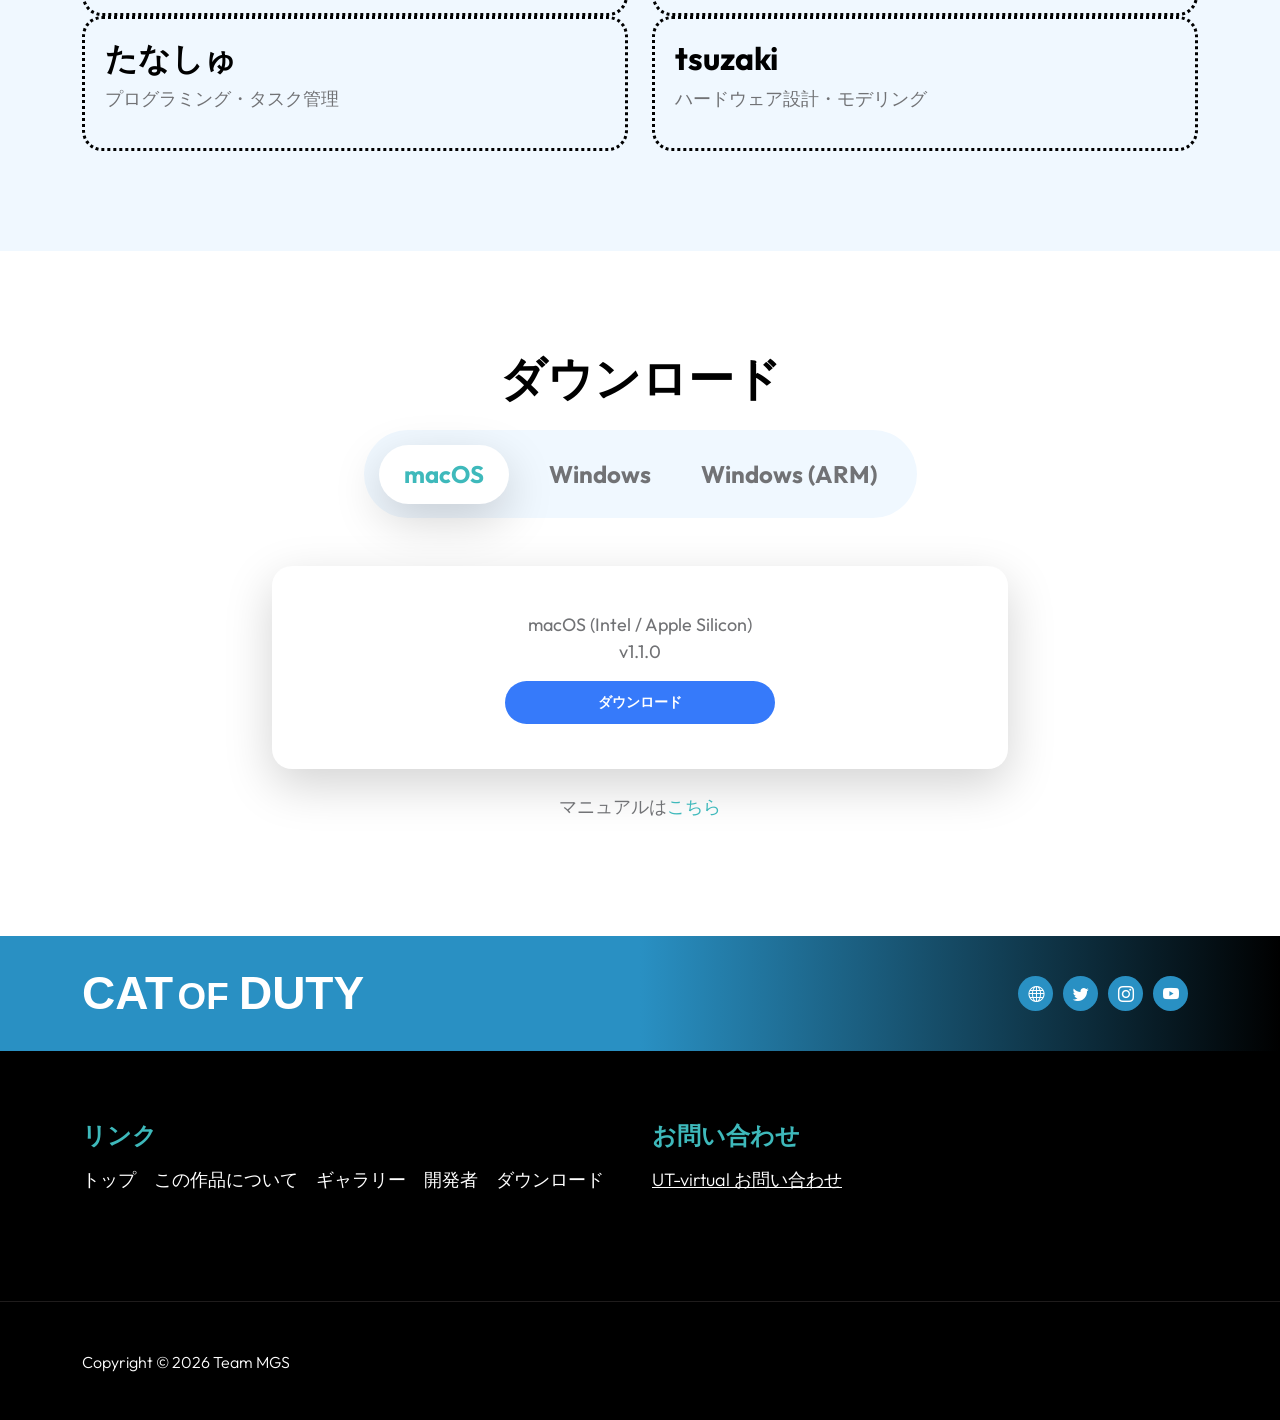
==== commit 84f500a1: "Add download links and update README" ====
--- a/index.html
+++ b/index.html
@@ -379,19 +379,19 @@
                             <div class="tab-content shadow-lg mt-5" id="nav-tabContent">
                                 <div class="tab-pane fade show active" id="nav-macos" role="tabpanel" aria-labelledby="nav-macos-tab" style="text-align: center;">
                                     <!-- Download info panel 1-->
-                                    <p style="font-weight: normal;">macOS (Intel / Apple Silicon)<br>v1.0.0</p>
-                                    <a href="#" class="btn custom-btn col-lg-5" target="_blank">ダウンロード</a>
+                                    <p style="font-weight: normal;">macOS (Intel / Apple Silicon)<br>v1.1.0</p>
+                                    <a href="https://github.com/dyecon/catofduty/releases/download/v1.1.0/CatOfDuty.dmg" class="btn custom-btn col-lg-5" target="_blank">ダウンロード</a>
                                 </div>
                                 <div class="tab-pane fade show" id="nav-windows" role="tabpanel" aria-labelledby="nav-windows-tab" style="text-align: center;">
                                     <!-- Download info panel 1-->
-                                    <p style="font-weight: normal;">Windows 11<br>v1.0.0</p>
-                                    <a href="#" class="btn custom-btn" target="_blank">ダウンロード</a>
+                                    <p style="font-weight: normal;">Windows 11<br>v1.1.0</p>
+                                    <a href="https://github.com/dyecon/catofduty/releases/download/v1.1.0/CatOfDuty-Setup-x64.exe" class="btn custom-btn" target="_blank">ダウンロード</a>
                                 </div>
 
                                 <div class="tab-pane fade show" id="nav-windowsarm" role="tabpanel" aria-labelledby="nav-windowsarm-tab" style="text-align: center;">
                                     <!-- Download info panel 1-->
-                                    <p style="font-weight: normal;">Windows 11 (ARM)<br>v1.0.0</p>
-                                    <a href="#" class="btn custom-btn" target="_blank">ダウンロード</a>
+                                    <p style="font-weight: normal;">Windows 11 (ARM)<br>v1.1.0</p>
+                                    <a href="https://github.com/dyecon/catofduty/releases/download/v1.1.0/CatOfDuty-Setup-ARM.exe" class="btn custom-btn" target="_blank">ダウンロード</a>
                                 </div>
                             </div>
                         </div>
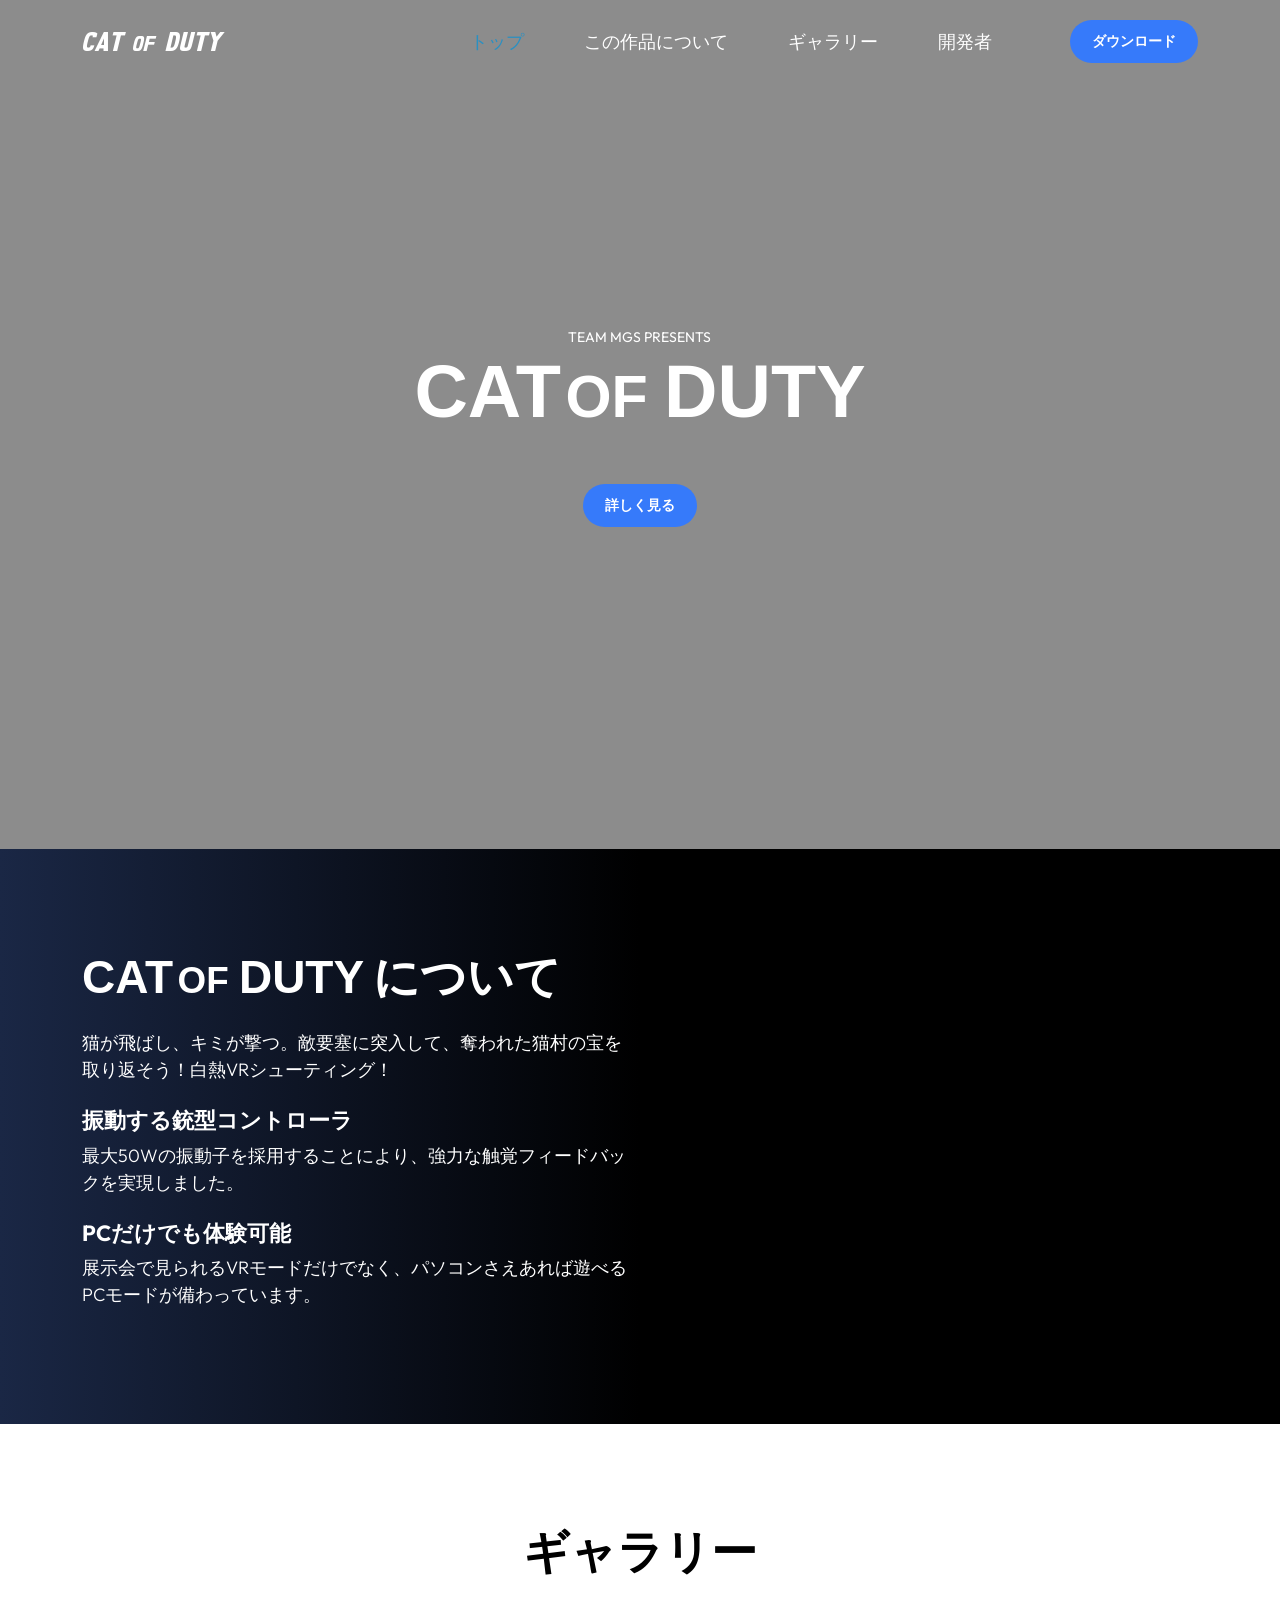
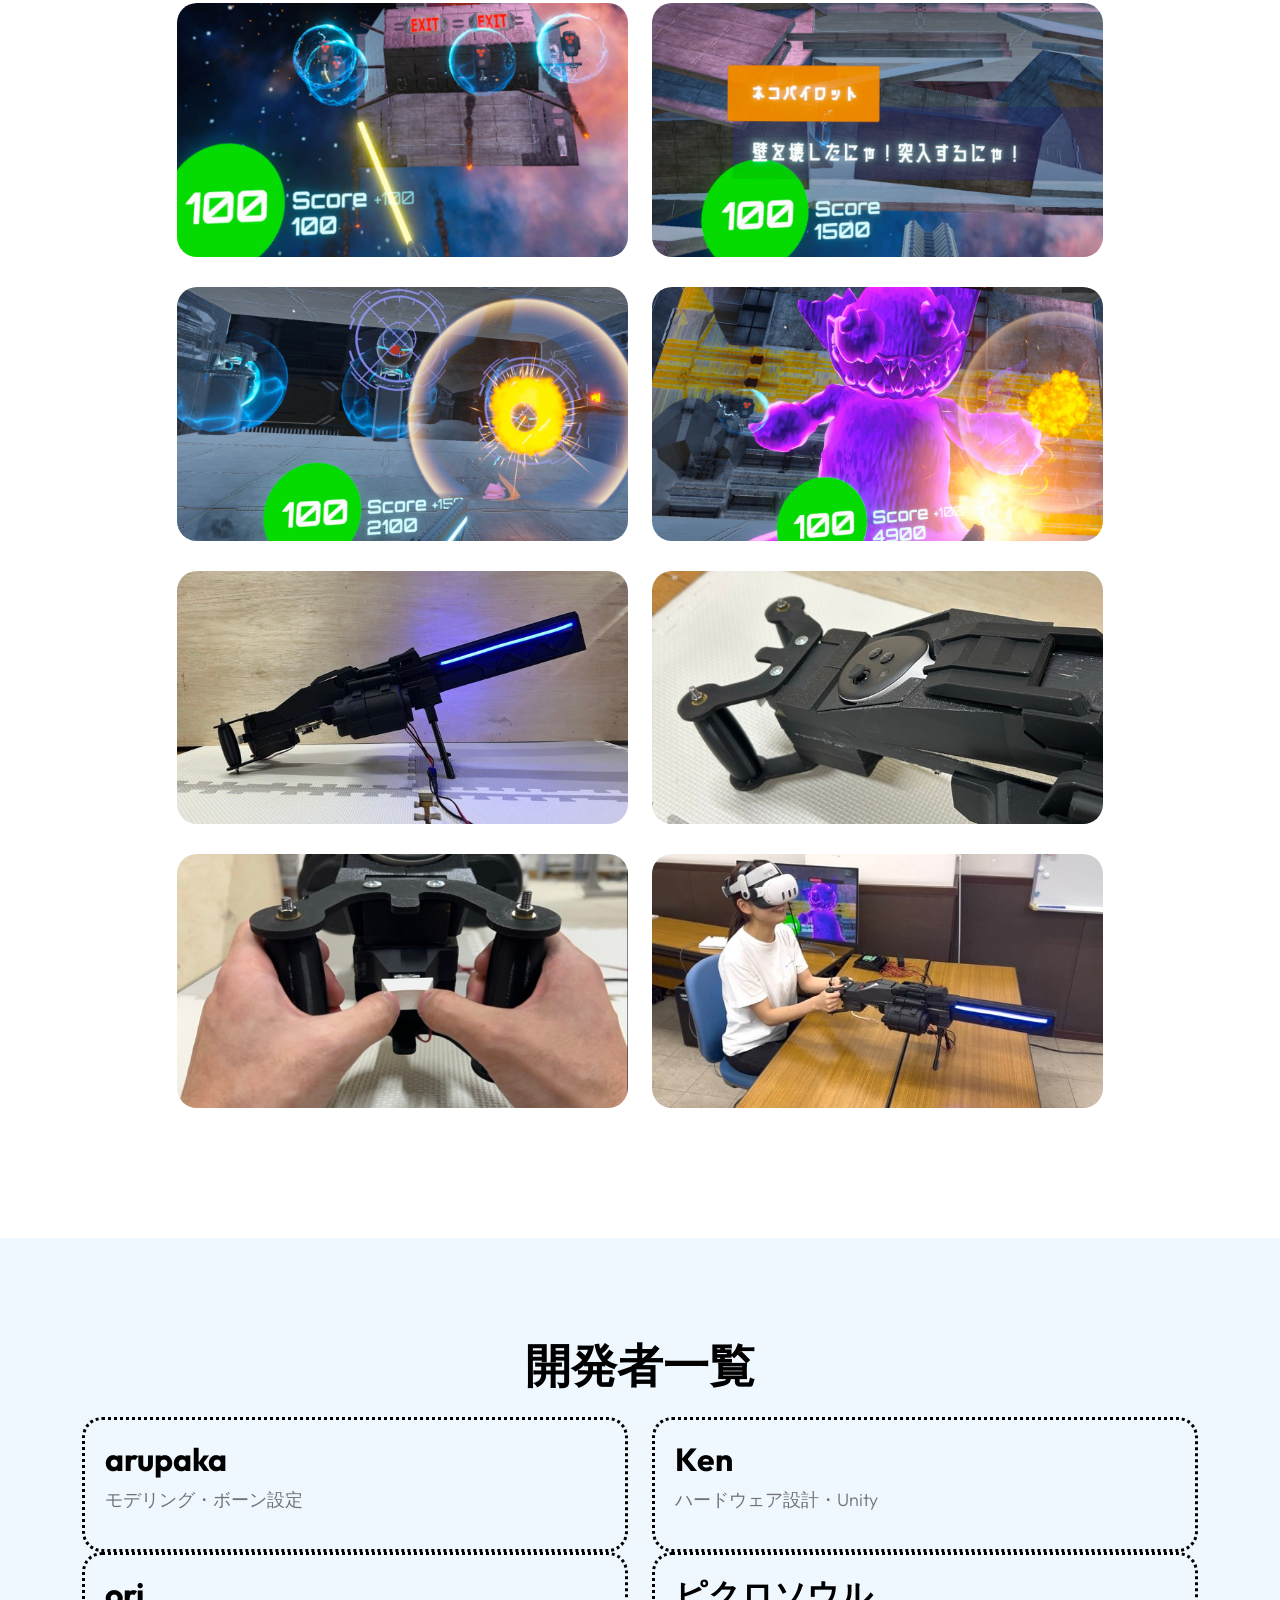
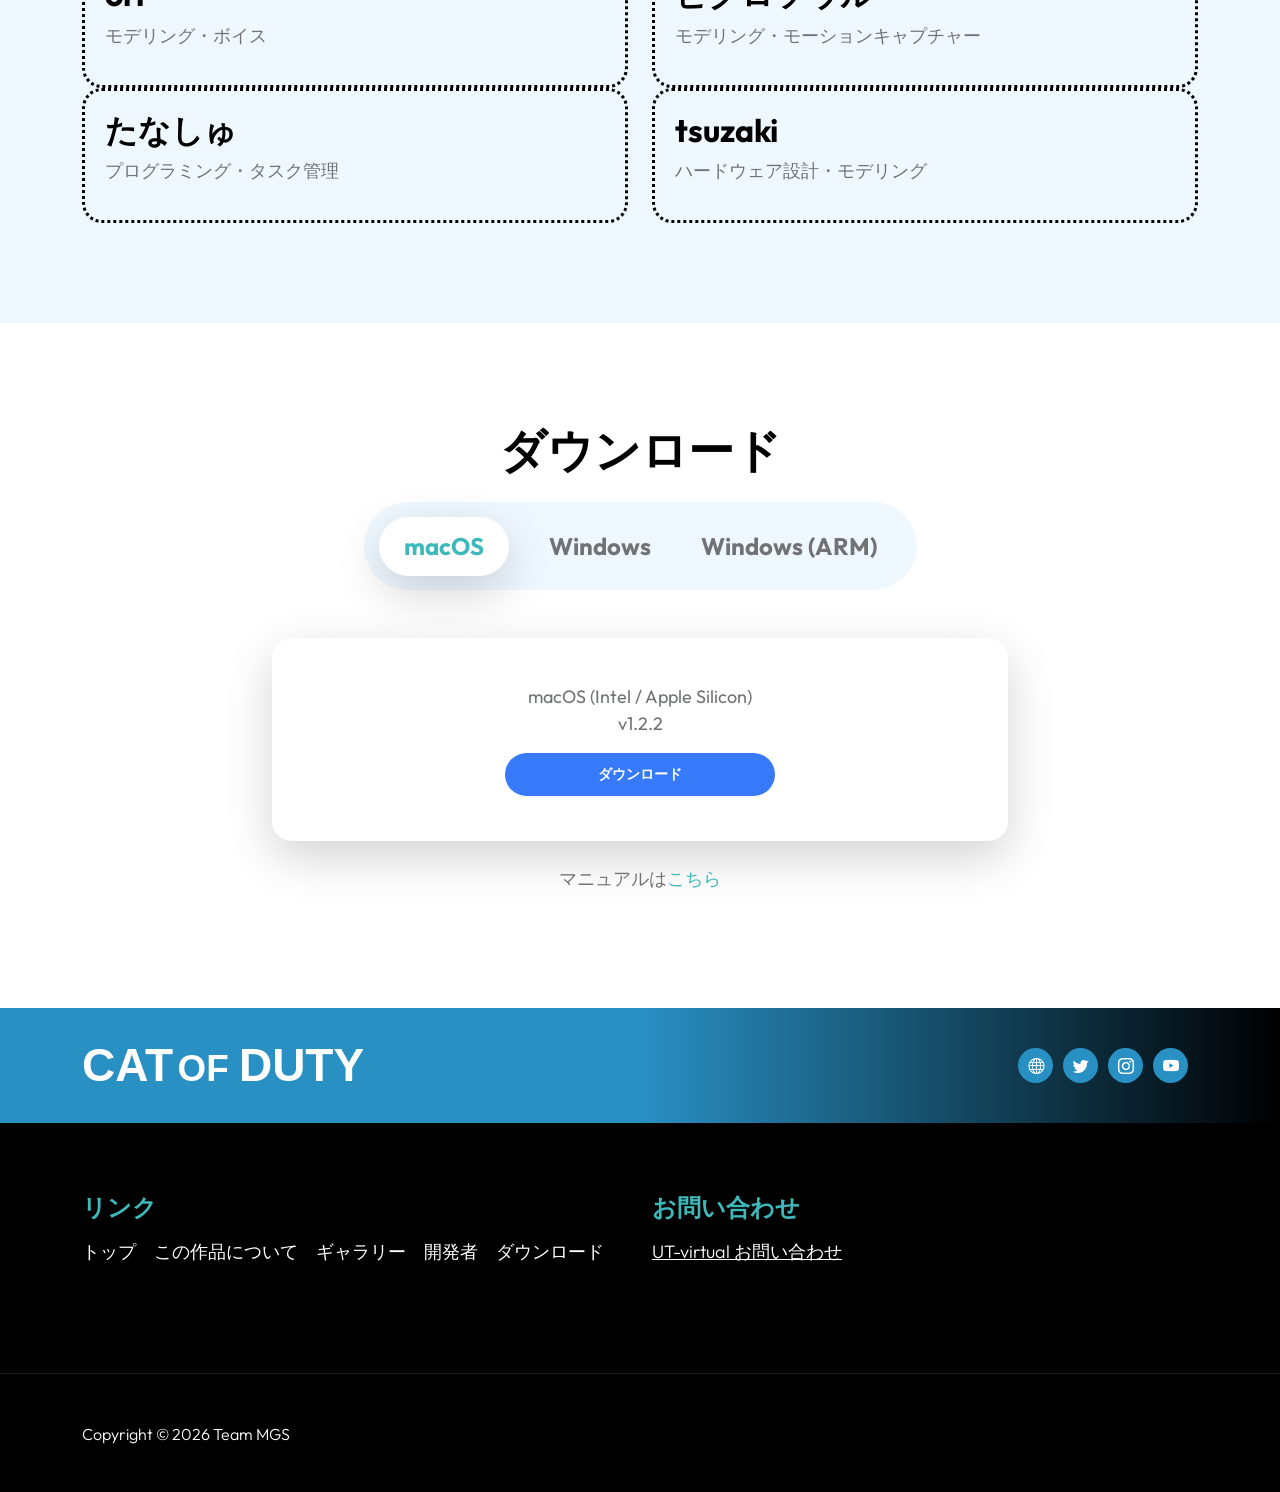
==== commit d7f0011a: "Update for v1.2.2 Add images, fix styles, update system requirements" ====
--- a/index.html
+++ b/index.html
@@ -37,7 +37,6 @@
 
 -->
     </head>
-    
     <body>
         <main>
             <!--
@@ -54,20 +53,17 @@
                 </div>
             </header>
             -->
-
             <nav class="navbar navbar-expand-lg">
                 <div class="container">
                     <a class="navbar-brand" style="font-family:'NK57 Monospace','Impact', sans-serif" href="index.html">
                         CAT<span style="font-size: medium;"> </span><span style="font-size: 0.8em;"> OF </span><span style="font-size: medium;"> </span>DUTY
                     </a>
-
                     <!-- Download button for mobile -->
                     <a href="#section_5" class="btn custom-btn d-lg-none ms-auto me-4">ダウンロード</a>
     
                     <button class="navbar-toggler" type="button" data-bs-toggle="collapse" data-bs-target="#navbarNav" aria-controls="navbarNav" aria-expanded="false" aria-label="Toggle navigation">
                         <span class="navbar-toggler-icon"></span>
                     </button>
-    
                     <div class="collapse navbar-collapse" id="navbarNav">
                         <ul class="navbar-nav align-items-lg-center ms-auto me-lg-5">
                             <li class="nav-item">
@@ -86,7 +82,6 @@
                                 <a class="nav-link click-scroll" href="#section_4">開発者</a>
                             </li>
                         </ul>
-
                         <a href="#section_5" class="btn custom-btn d-lg-block d-none">ダウンロード</a>
                     </div>
                 </div>
@@ -178,9 +173,7 @@
                         </div>
 
                         <div class="col-lg-6 col-12">
-                            <!--
-                            <iframe width="560" height="315" src="https://www.youtube.com/embed/ISwscVVUCOQ?si=xnWggXyTOSDAbo1T" title="YouTube video player" frameborder="0" allow="accelerometer; autoplay; clipboard-write; encrypted-media; gyroscope; picture-in-picture; web-share" referrerpolicy="strict-origin-when-cross-origin" allowfullscreen></iframe>
-                            -->
+                            <iframe width="560" height="315" src="https://www.youtube-nocookie.com/embed/YWsvc3T-qto?si=UQRJ06pBNTKjhSmy" title="YouTube video player" frameborder="0" allow="accelerometer; autoplay; clipboard-write; encrypted-media; gyroscope; picture-in-picture; web-share" referrerpolicy="strict-origin-when-cross-origin" allowfullscreen></iframe>
                             <!--image with text overlay 
                             <div class="about-text-wrap">
                                 <img src="images/ogimage.jpg" class="about-image img-fluid">
@@ -210,7 +203,58 @@
                             <h2 class="mb-4">ギャラリー</h1>
                         </div>
 
-                        
+                        <div class="col-lg-5 col-12">
+                            <div class="artists-thumb">
+                                <div class="artists-image-wrap">
+                                    <img src="images/1.jpeg" class="artists-image img-fluid">
+                                </div>
+
+                                <div class="artists-hover">
+                                    <p style="text-align: center;">
+                                        <strong>まずは雑魚敵を倒す</strong>
+                                    </p>
+                                </div>
+                            </div>
+                        </div>
+                        <div class="col-lg-5 col-12">
+                            <div class="artists-thumb">
+                                <div class="artists-image-wrap">
+                                    <img src="images/2.jpeg" class="artists-image img-fluid">
+                                </div>
+
+                                <div class="artists-hover">
+                                    <p style="text-align: center;">
+                                        <strong>見方の猫はボイス付き！</strong>
+                                    </p>
+                                </div>
+                            </div>
+                        </div>
+                        <div class="col-lg-5 col-12">
+                            <div class="artists-thumb">
+                                <div class="artists-image-wrap">
+                                    <img src="images/3.jpeg" class="artists-image img-fluid">
+                                </div>
+
+                                <div class="artists-hover">
+                                    <p style="text-align: center;">
+                                        <strong>接近するドローンを破壊</strong>
+                                    </p>
+                                </div>
+                            </div>
+                        </div>
+                        <div class="col-lg-5 col-12">
+                            <div class="artists-thumb">
+                                <div class="artists-image-wrap">
+                                    <img src="images/4.jpeg" class="artists-image img-fluid">
+                                </div>
+
+                                <div class="artists-hover">
+                                    <p style="text-align: center;">
+                                        <strong>迫力のボス戦</strong>
+                                    </p>
+                                </div>
+                            </div>
+                        </div>
                         <div class="col-lg-5 col-12">
                             <div class="artists-thumb">
                                 <div class="artists-image-wrap">
@@ -232,7 +276,7 @@
 
                                 <div class="artists-hover">
                                     <p style="text-align: center;">
-                                        <strong>Quest 2のコントローラを取り付た例</strong>
+                                        <strong>Quest 3 のコントローラを取り付けた例</strong>
                                     </p>
                                 </div>
                             </div>
@@ -245,28 +289,15 @@
 
                                 <div class="artists-hover">
                                     <p style="text-align: center;">
-                                        <strong>Quest 3 のコントローラを取り付けた例</strong>
-                                    </p>
-                                </div>
-                            </div>
-                        </div>
-                        <div class="col-lg-5 col-12">
+                                        <strong>トリガーボタン</strong>
+                                    </p>
+                                </div>
+                            </div>
+                        </div>
+                         <div class="col-lg-5 col-12">
                             <div class="artists-thumb">
                                 <div class="artists-image-wrap">
                                     <img src="images/8.jpeg" class="artists-image img-fluid">
-                                </div>
-
-                                <div class="artists-hover">
-                                    <p style="text-align: center;">
-                                        <strong>トリガーボタン</strong>
-                                    </p>
-                                </div>
-                            </div>
-                        </div>
-                         <div class="col-lg-5 col-12">
-                            <div class="artists-thumb">
-                                <div class="artists-image-wrap">
-                                    <img src="images/9.jpeg" class="artists-image img-fluid">
                                 </div>
 
                                 <div class="artists-hover">
@@ -293,7 +324,7 @@
                                 <div class="d-flex">
                                     <div>
                                         <h3>arupaka</h3>
-                                        <p>モデリング</p>
+                                        <p>モデリング・ボーン設定</p>
                                     </div>
                                 </div>
                             </div>
@@ -323,7 +354,7 @@
                                 <div class="d-flex">
                                     <div>
                                         <h3>ピクロソウル</h3>
-                                        <p>モデリング</p>
+                                        <p>モデリング・モーションキャプチャー</p>
                                     </div>
                                 </div>
                             </div>
@@ -379,19 +410,19 @@
                             <div class="tab-content shadow-lg mt-5" id="nav-tabContent">
                                 <div class="tab-pane fade show active" id="nav-macos" role="tabpanel" aria-labelledby="nav-macos-tab" style="text-align: center;">
                                     <!-- Download info panel 1-->
-                                    <p style="font-weight: normal;">macOS (Intel / Apple Silicon)<br>v1.1.0</p>
-                                    <a href="https://github.com/dyecon/catofduty/releases/download/v1.1.0/CatOfDuty.dmg" class="btn custom-btn col-lg-5" target="_blank">ダウンロード</a>
+                                    <p style="font-weight: normal;">macOS (Intel / Apple Silicon)<br>v1.2.2</p>
+                                    <a href="https://github.com/dyecon/catofduty/releases/download/v1.2.2/CatOfDuty-1.2.2.dmg" class="btn custom-btn col-lg-5" target="_blank">ダウンロード</a>
                                 </div>
                                 <div class="tab-pane fade show" id="nav-windows" role="tabpanel" aria-labelledby="nav-windows-tab" style="text-align: center;">
                                     <!-- Download info panel 1-->
-                                    <p style="font-weight: normal;">Windows 11<br>v1.1.0</p>
-                                    <a href="https://github.com/dyecon/catofduty/releases/download/v1.1.0/CatOfDuty-Setup-x64.exe" class="btn custom-btn" target="_blank">ダウンロード</a>
+                                    <p style="font-weight: normal;">Windows 11<br>v1.2.2</p>
+                                    <a href="https://github.com/dyecon/catofduty/releases/download/v1.2.2/CatOfDuty-1.2.2-Setup-x64.exe" class="btn custom-btn" target="_blank">ダウンロード</a>
                                 </div>
 
                                 <div class="tab-pane fade show" id="nav-windowsarm" role="tabpanel" aria-labelledby="nav-windowsarm-tab" style="text-align: center;">
                                     <!-- Download info panel 1-->
-                                    <p style="font-weight: normal;">Windows 11 (ARM)<br>v1.1.0</p>
-                                    <a href="https://github.com/dyecon/catofduty/releases/download/v1.1.0/CatOfDuty-Setup-ARM.exe" class="btn custom-btn" target="_blank">ダウンロード</a>
+                                    <p style="font-weight: normal;">Windows 11 (ARM)<br>v1.2.2</p>
+                                    <a href="https://github.com/dyecon/catofduty/releases/download/v1.2.2/CatOfDuty-1.2.2-Setup-ARM.exe" class="btn custom-btn" target="_blank">ダウンロード</a>
                                 </div>
                             </div>
                         </div>
--- a/css/templatemo-festava-live.css
+++ b/css/templatemo-festava-live.css
@@ -384,7 +384,7 @@
   top: 0;
   right: 0;
   left: 0;
-  margin-top: 51px;
+  /*margin-top: 51px;*/
 }
 
 .sticky-wrapper.is-sticky .navbar {
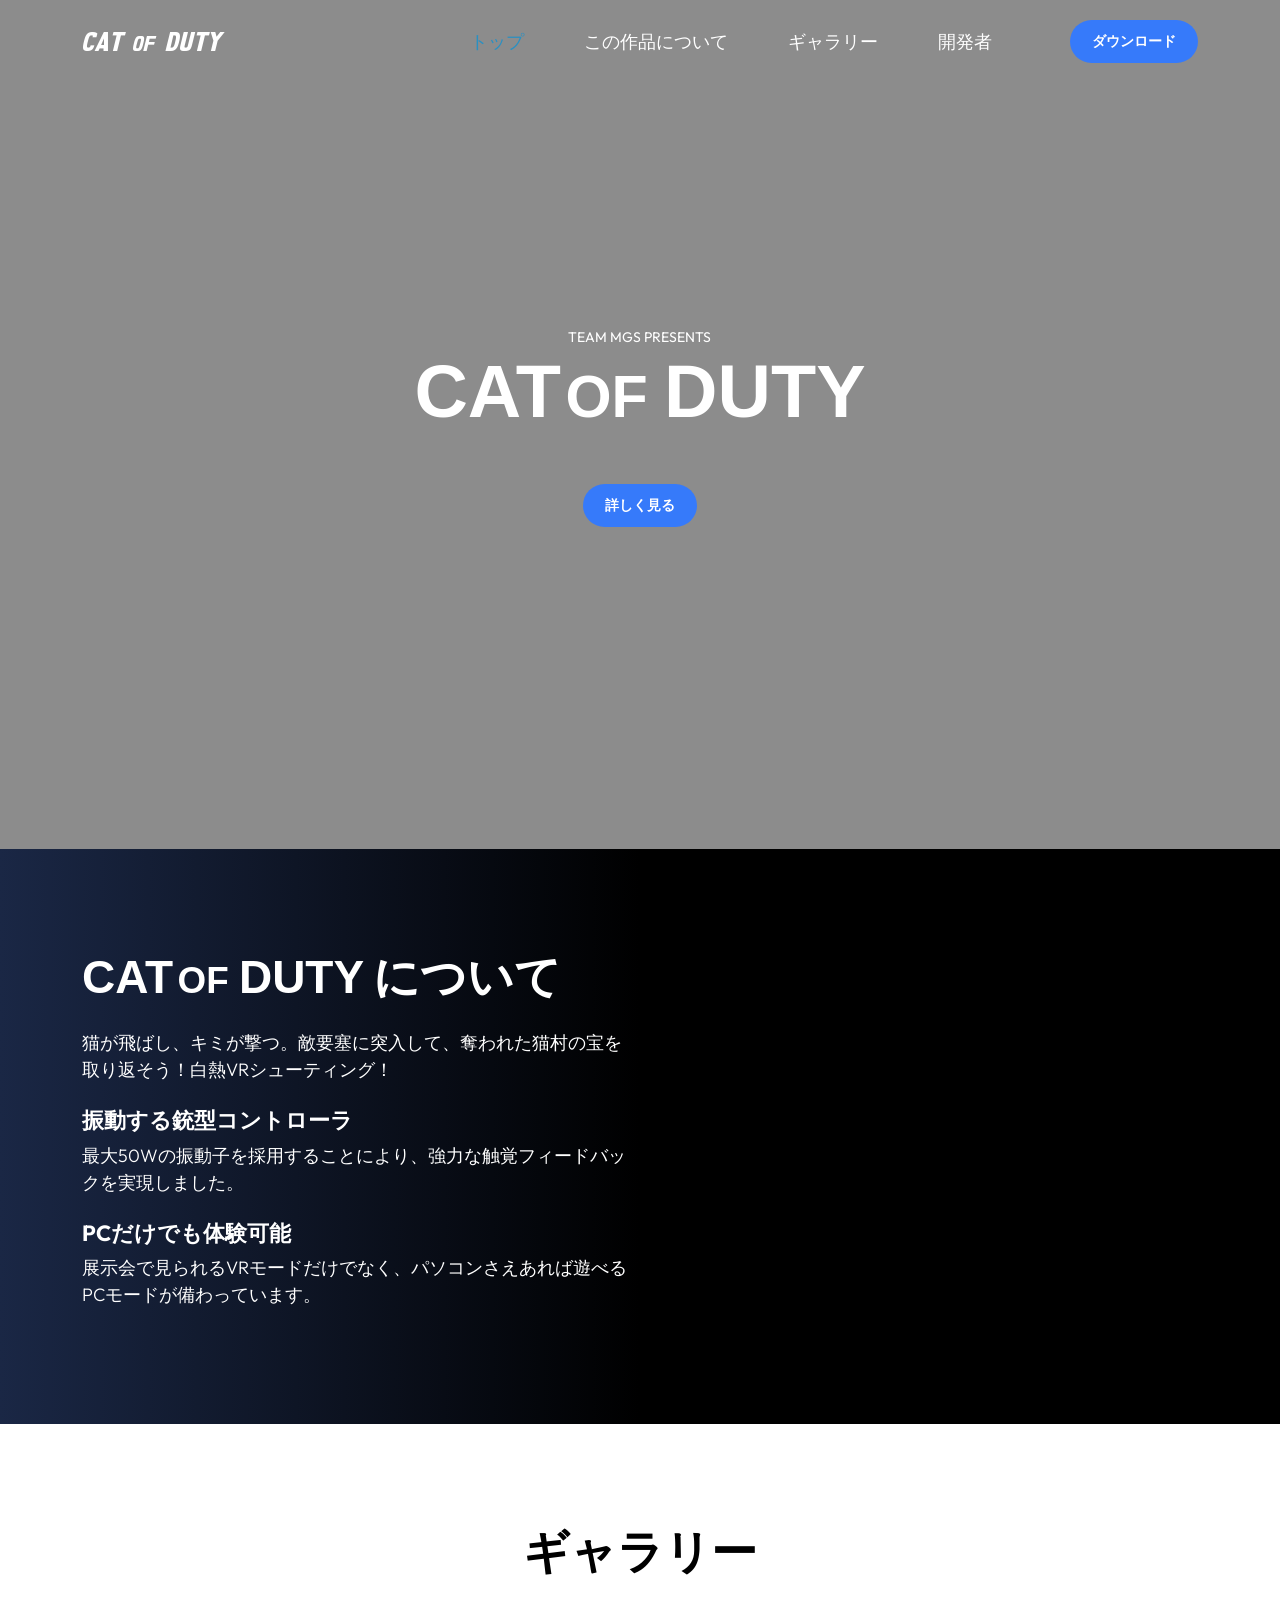
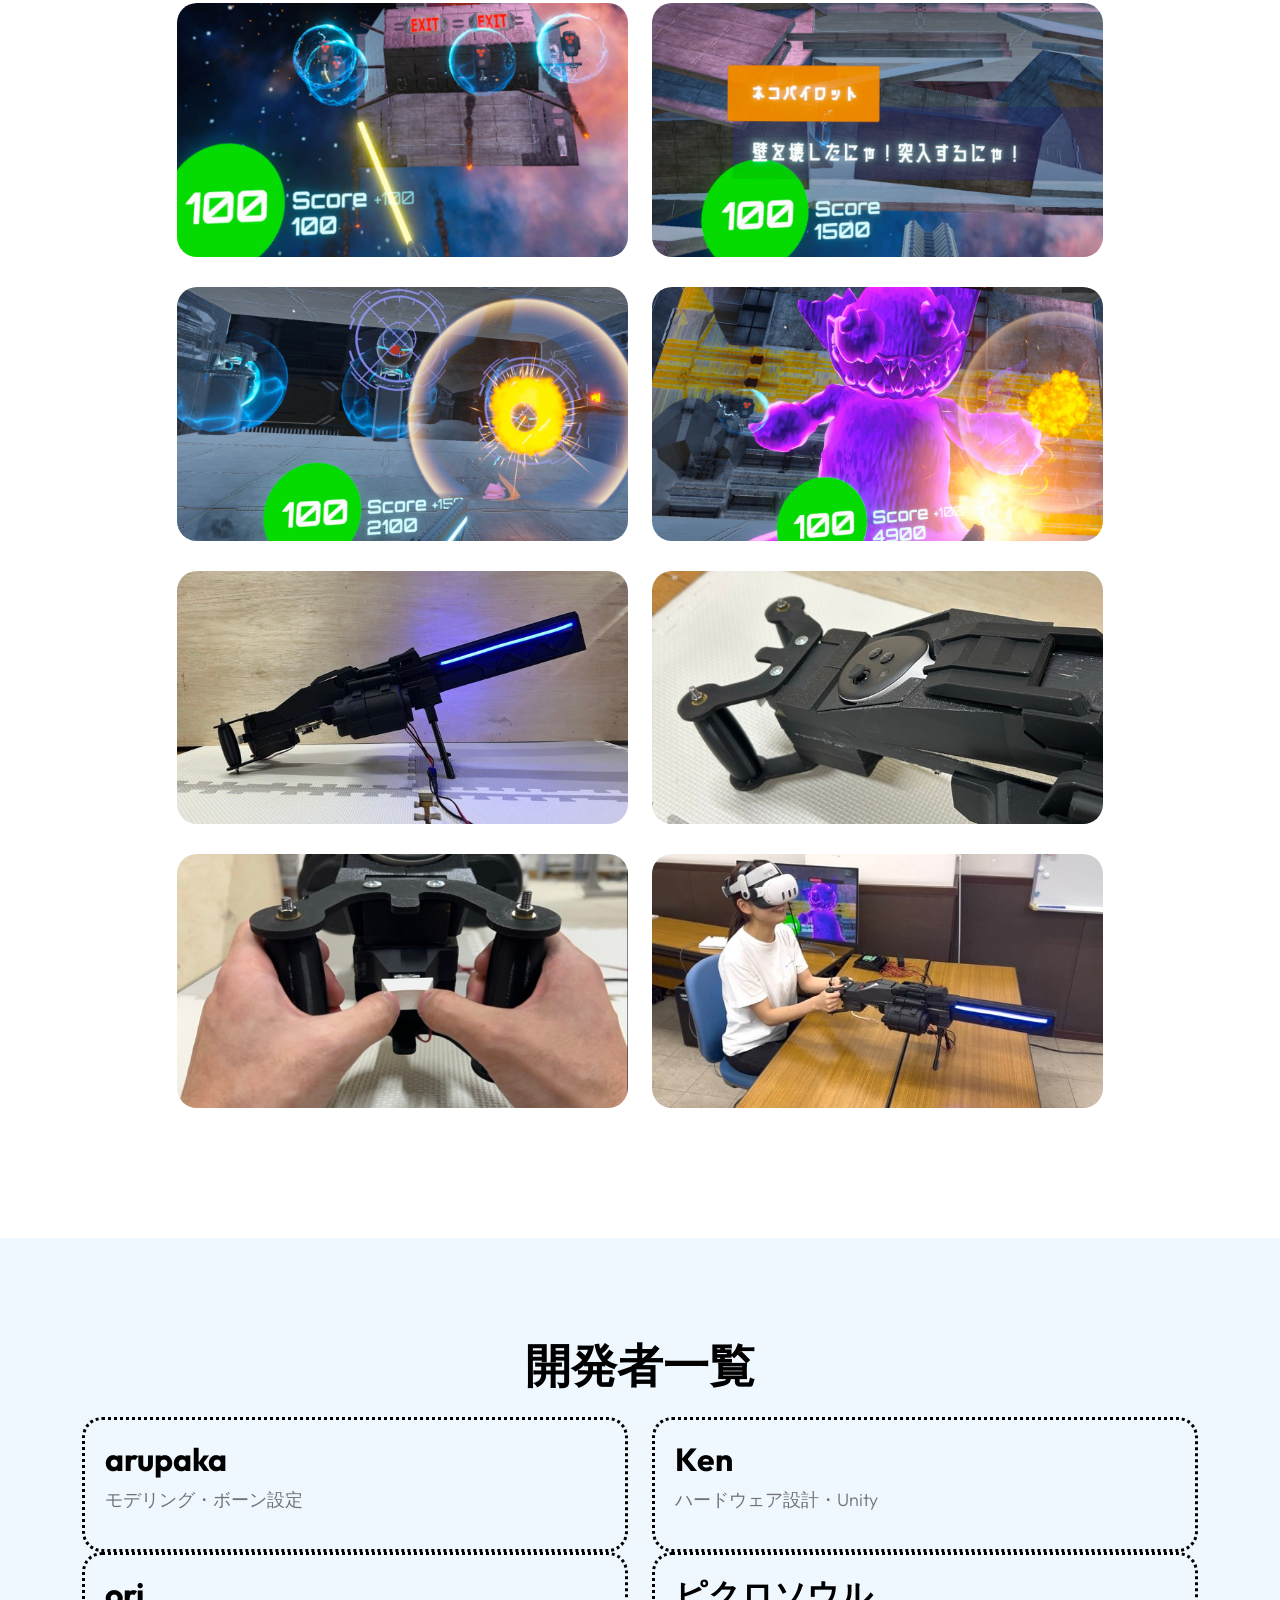
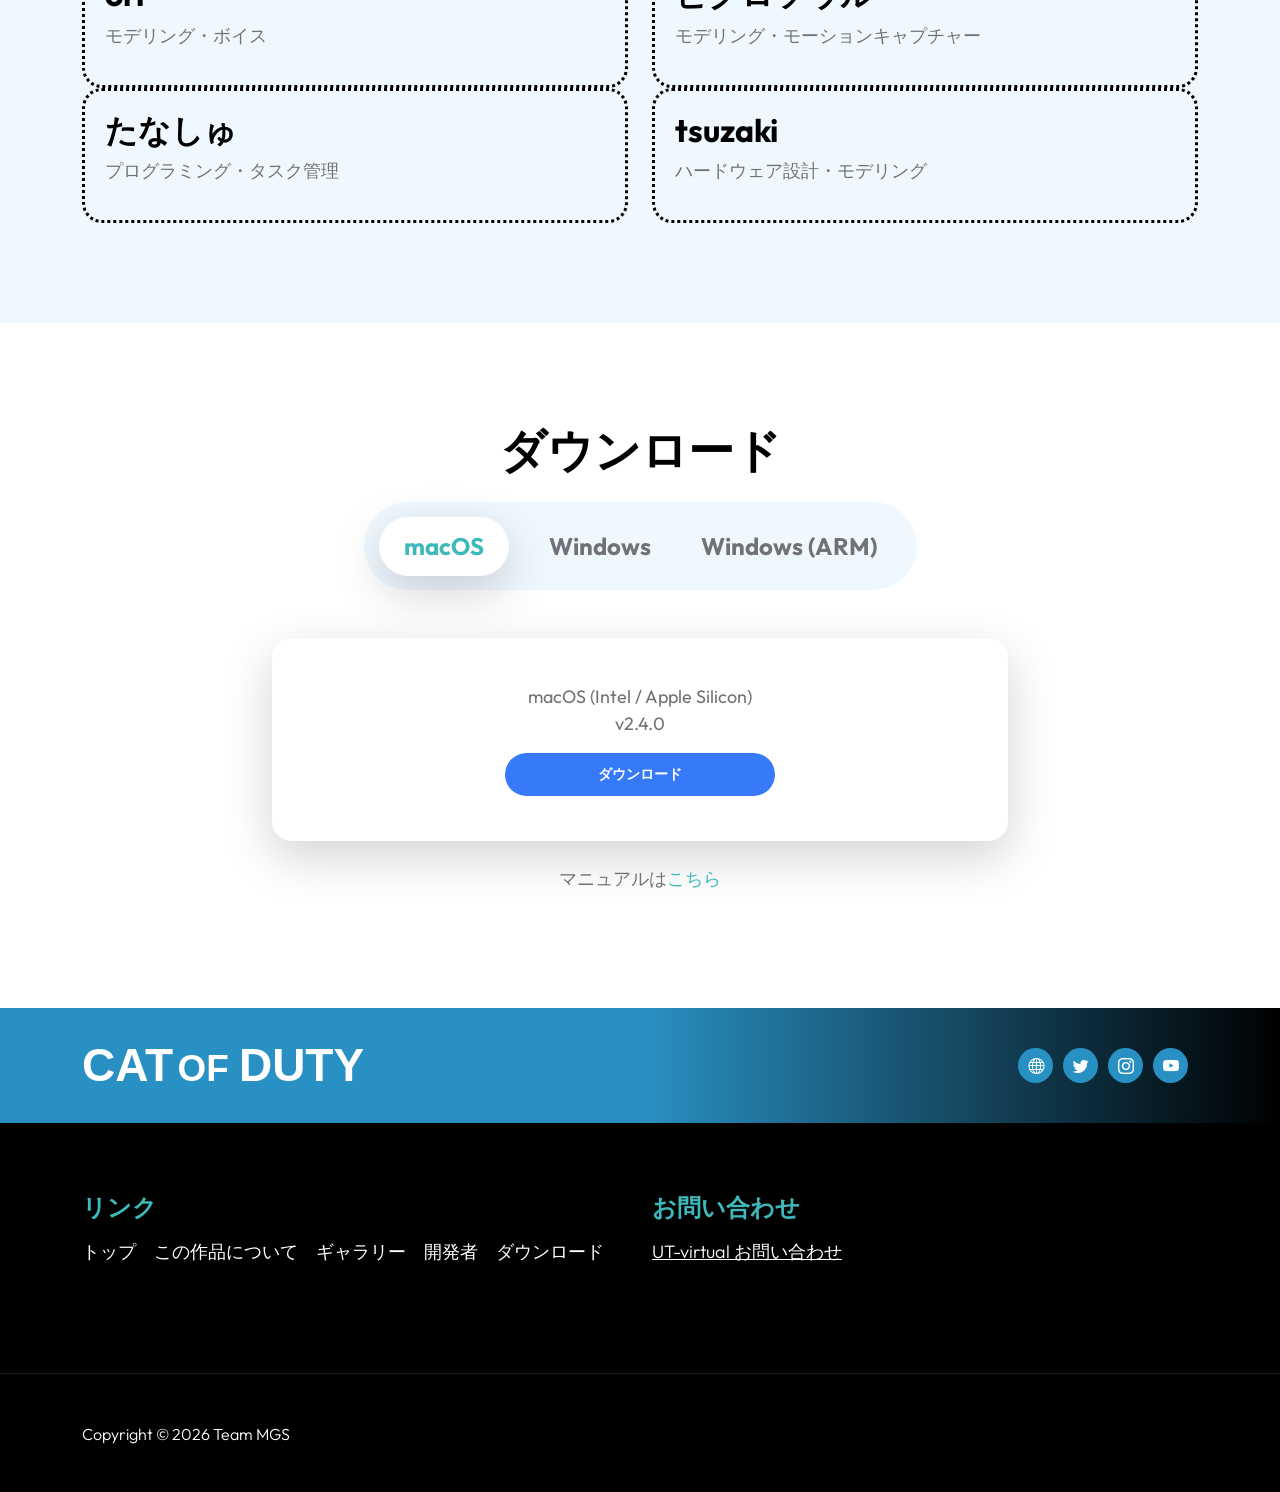
==== commit 88e8927b: "Update index.html Update download links to v2.4.0" ====
--- a/index.html
+++ b/index.html
@@ -410,19 +410,19 @@
                             <div class="tab-content shadow-lg mt-5" id="nav-tabContent">
                                 <div class="tab-pane fade show active" id="nav-macos" role="tabpanel" aria-labelledby="nav-macos-tab" style="text-align: center;">
                                     <!-- Download info panel 1-->
-                                    <p style="font-weight: normal;">macOS (Intel / Apple Silicon)<br>v1.2.2</p>
-                                    <a href="https://github.com/dyecon/catofduty/releases/download/v1.2.2/CatOfDuty-1.2.2.dmg" class="btn custom-btn col-lg-5" target="_blank">ダウンロード</a>
+                                    <p style="font-weight: normal;">macOS (Intel / Apple Silicon)<br>v2.4.0</p>
+                                    <a href="https://github.com/dyecon/catofduty/releases/download/v2.4.0/CatOfDuty-2.4.0.dmg" class="btn custom-btn col-lg-5" target="_blank">ダウンロード</a>
                                 </div>
                                 <div class="tab-pane fade show" id="nav-windows" role="tabpanel" aria-labelledby="nav-windows-tab" style="text-align: center;">
                                     <!-- Download info panel 1-->
-                                    <p style="font-weight: normal;">Windows 11<br>v1.2.2</p>
-                                    <a href="https://github.com/dyecon/catofduty/releases/download/v1.2.2/CatOfDuty-1.2.2-Setup-x64.exe" class="btn custom-btn" target="_blank">ダウンロード</a>
+                                    <p style="font-weight: normal;">Windows 11<br>v2.4.0</p>
+                                    <a href="https://github.com/dyecon/catofduty/releases/download/v2.4.0/CatOfDuty-2.4.0-Setup-x64.exe" class="btn custom-btn" target="_blank">ダウンロード</a>
                                 </div>
 
                                 <div class="tab-pane fade show" id="nav-windowsarm" role="tabpanel" aria-labelledby="nav-windowsarm-tab" style="text-align: center;">
                                     <!-- Download info panel 1-->
-                                    <p style="font-weight: normal;">Windows 11 (ARM)<br>v1.2.2</p>
-                                    <a href="https://github.com/dyecon/catofduty/releases/download/v1.2.2/CatOfDuty-1.2.2-Setup-ARM.exe" class="btn custom-btn" target="_blank">ダウンロード</a>
+                                    <p style="font-weight: normal;">Windows 11 (ARM)<br>v2.4.0</p>
+                                    <a href="https://github.com/dyecon/catofduty/releases/download/v2.4.0/CatOfDuty-2.4.0-Setup-ARM.exe" class="btn custom-btn" target="_blank">ダウンロード</a>
                                 </div>
                             </div>
                         </div>
